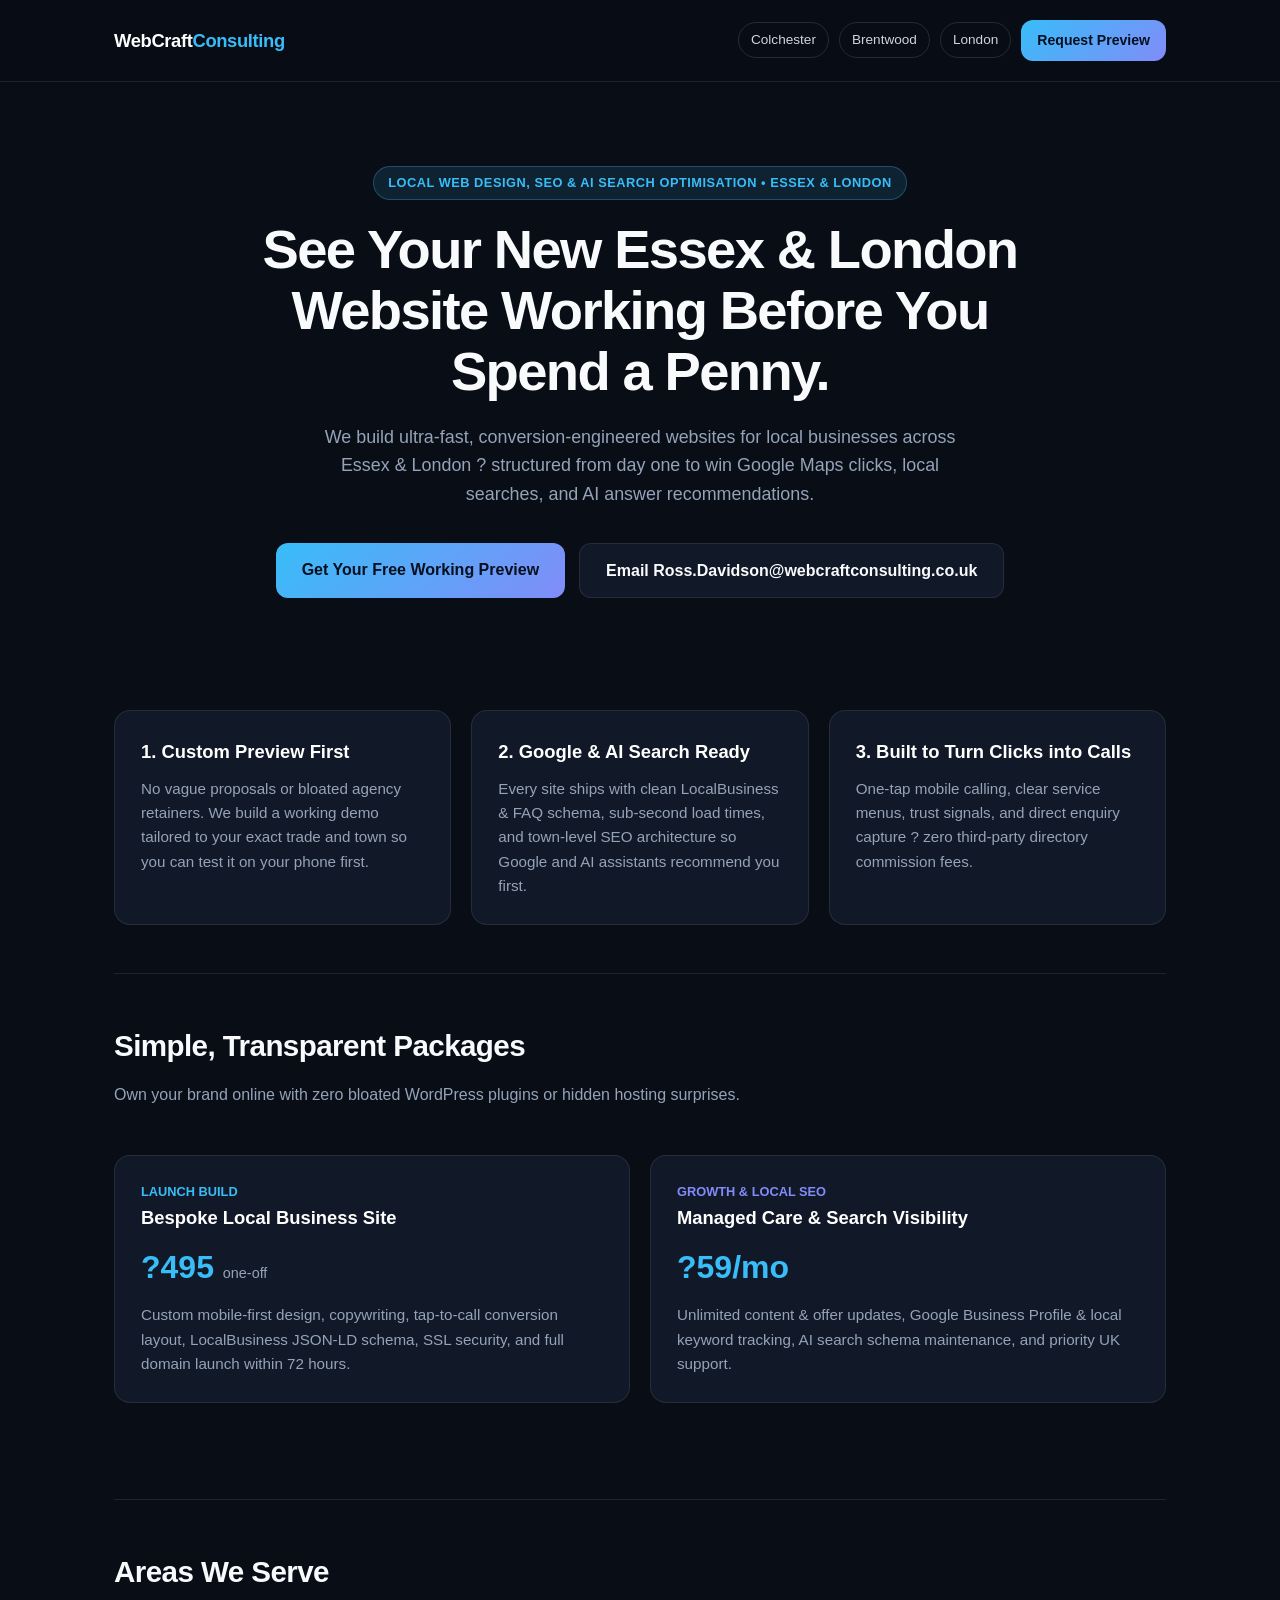
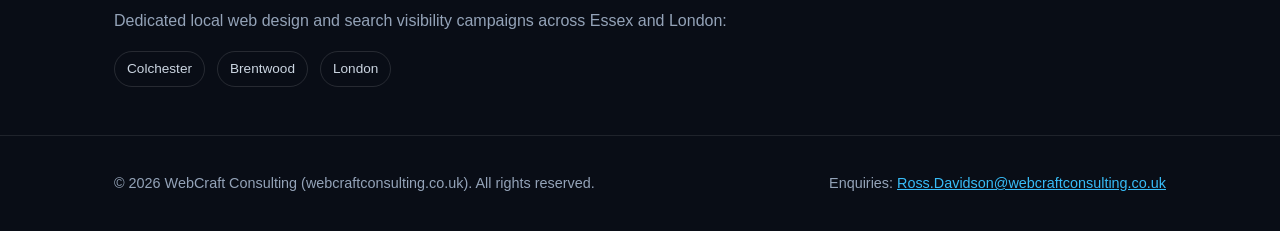
==== index.html @ 4fa9ea35 "Launch WebCraft Consulting agency site" ====
<!DOCTYPE html>
<html lang="en-GB">
<head>
  <meta charset="utf-8" />
  <meta name="viewport" content="width=device-width, initial-scale=1" />
  <title>WebCraft Consulting | High-Converting Websites & Local SEO for Essex & London Businesses</title>
  <meta name="description" content="WebCraft Consulting builds sub-second, mobile-first websites engineered for Google Maps, Local SEO, and AI search recommendations in Essex & London. See a working preview before paying." />
  <link rel="canonical" href="https://webcraftconsulting.co.uk/" />
  <script type="application/ld+json">{"@context": "https://schema.org", "@graph": [{"@type": "ProfessionalService", "name": "WebCraft Consulting", "url": "https://webcraftconsulting.co.uk/", "email": "Ross.Davidson@webcraftconsulting.co.uk", "areaServed": [{"@type": "City", "name": "Colchester"}, {"@type": "City", "name": "Brentwood"}, {"@type": "City", "name": "London"}], "priceRange": "??", "description": "WebCraft Consulting builds sub-second, mobile-first websites engineered for Google Maps, Local SEO, and AI search recommendations in Essex & London. See a working preview before paying."}, {"@type": "FAQPage", "mainEntity": [{"@type": "Question", "name": "How fast can WebCraft Consulting launch a new website in Essex & London?", "acceptedAnswer": {"@type": "Answer", "text": "We build a working custom preview of your business website first so you can test it on your phone before committing. Once approved, live launch takes 48 to 72 hours."}}, {"@type": "Question", "name": "Are your websites optimised for Google Maps and AI search engines?", "acceptedAnswer": {"@type": "Answer", "text": "Yes. Every WebCraft build includes clean LocalBusiness and FAQ JSON-LD structured data, sub-second mobile load speeds, and local keyword architecture built for Google and AI answer engines."}}]}]}</script>
  <style>
    :root { --bg:#090d16; --card:#111827; --border:rgba(255,255,255,0.09); --text:#f8fafc; --muted:#94a3b8; --accent:#38bdf8; --accent2:#818cf8; }
    * { box-sizing:border-box; margin:0; padding:0; }
    body { font-family:-apple-system,BlinkMacSystemFont,"Segoe UI",Roboto,sans-serif; background:var(--bg); color:var(--text); line-height:1.6; }
    .wrap { max-width:1100px; margin:0 auto; padding:0 24px; }
    header { border-bottom:1px solid var(--border); padding:20px 0; position:sticky; top:0; background:rgba(9,13,22,0.9); backdrop-filter:blur(12px); z-index:20; }
    .nav { display:flex; align-items:center; justify-content:space-between; gap:16px; flex-wrap:wrap; }
    .logo { font-weight:800; font-size:1.15rem; letter-spacing:-0.02em; color:#fff; text-decoration:none; }
    .logo span { color:var(--accent); }
    .hero { padding:84px 0 64px; text-align:center; }
    .badge { display:inline-block; padding:6px 14px; border-radius:999px; background:rgba(56,189,248,0.12); border:1px solid rgba(56,189,248,0.3); color:var(--accent); font-size:0.8rem; font-weight:600; letter-spacing:0.04em; text-transform:uppercase; margin-bottom:20px; }
    h1 { font-size:clamp(2.1rem,4.5vw,3.4rem); line-height:1.12; letter-spacing:-0.03em; max-width:820px; margin:0 auto 20px; }
    .sub { color:var(--muted); font-size:1.12rem; max-width:650px; margin:0 auto 34px; }
    .ctas { display:flex; gap:14px; justify-content:center; flex-wrap:wrap; }
    .btn-pri { background:linear-gradient(135deg,var(--accent),var(--accent2)); color:#06101f; font-weight:700; padding:14px 26px; border-radius:12px; text-decoration:none; }
    .btn-sec { background:var(--card); color:var(--text); border:1px solid var(--border); font-weight:600; padding:14px 26px; border-radius:12px; text-decoration:none; }
    .grid { display:grid; grid-template-columns:repeat(auto-fit,minmax(280px,1fr)); gap:20px; margin:48px 0; }
    .card { background:var(--card); border:1px solid var(--border); border-radius:16px; padding:26px; }
    .card h3 { font-size:1.15rem; margin-bottom:10px; color:#fff; }
    .card p { color:var(--muted); font-size:0.95rem; }
    .price { font-size:2rem; font-weight:800; color:var(--accent); margin:10px 0; }
    section { padding:48px 0; border-top:1px solid var(--border); }
    h2 { font-size:1.85rem; letter-spacing:-0.02em; margin-bottom:12px; }
    footer { border-top:1px solid var(--border); padding:36px 0; color:var(--muted); font-size:0.9rem; }
  </style>
</head>
<body>
  <header>
    <div class="wrap nav">
      <a href="" class="logo">WebCraft<span>Consulting</span></a>
      <div style="display:flex;gap:10px;align-items:center;flex-wrap:wrap;">
        <a href="colchester/" style="color:#cbd5e1;text-decoration:none;padding:6px 12px;border:1px solid rgba(255,255,255,0.12);border-radius:999px;font-size:0.85rem;">Colchester</a> <a href="brentwood/" style="color:#cbd5e1;text-decoration:none;padding:6px 12px;border:1px solid rgba(255,255,255,0.12);border-radius:999px;font-size:0.85rem;">Brentwood</a> <a href="london/" style="color:#cbd5e1;text-decoration:none;padding:6px 12px;border:1px solid rgba(255,255,255,0.12);border-radius:999px;font-size:0.85rem;">London</a>
        <a href="mailto:Ross.Davidson@webcraftconsulting.co.uk?subject=Free%20Website%20Preview%20Request" class="btn-pri" style="padding:9px 16px;font-size:0.88rem;">Request Preview</a>
      </div>
    </div>
  </header>

  <main class="wrap">
    <div class="hero">
      <div class="badge">Local Web Design, SEO &amp; AI Search Optimisation &bull; Essex & London</div>
      <h1>See Your New Essex & London Website Working Before You Spend a Penny.</h1>
      <p class="sub">We build ultra-fast, conversion-engineered websites for local businesses across Essex & London ? structured from day one to win Google Maps clicks, local searches, and AI answer recommendations.</p>
      <div class="ctas">
        <a href="mailto:Ross.Davidson@webcraftconsulting.co.uk?subject=Website%20Preview%20for%20My%20Business" class="btn-pri">Get Your Free Working Preview</a>
        <a href="mailto:Ross.Davidson@webcraftconsulting.co.uk?subject=Website%20Preview%20Enquiry" class="btn-sec">Email Ross.Davidson@webcraftconsulting.co.uk</a>
      </div>
    </div>

    <div class="grid">
      <div class="card">
        <h3>1. Custom Preview First</h3>
        <p>No vague proposals or bloated agency retainers. We build a working demo tailored to your exact trade and town so you can test it on your phone first.</p>
      </div>
      <div class="card">
        <h3>2. Google &amp; AI Search Ready</h3>
        <p>Every site ships with clean LocalBusiness &amp; FAQ schema, sub-second load times, and town-level SEO architecture so Google and AI assistants recommend you first.</p>
      </div>
      <div class="card">
        <h3>3. Built to Turn Clicks into Calls</h3>
        <p>One-tap mobile calling, clear service menus, trust signals, and direct enquiry capture ? zero third-party directory commission fees.</p>
      </div>
    </div>

    <section id="pricing">
      <h2>Simple, Transparent Packages</h2>
      <p style="color:var(--muted);">Own your brand online with zero bloated WordPress plugins or hidden hosting surprises.</p>
      <div class="grid">
        <div class="card">
          <div style="color:var(--accent);font-weight:700;font-size:0.8rem;text-transform:uppercase;">Launch Build</div>
          <h3>Bespoke Local Business Site</h3>
          <div class="price">?495 <span style="font-size:0.9rem;color:var(--muted);font-weight:500;">one-off</span></div>
          <p>Custom mobile-first design, copywriting, tap-to-call conversion layout, LocalBusiness JSON-LD schema, SSL security, and full domain launch within 72 hours.</p>
        </div>
        <div class="card">
          <div style="color:var(--accent2);font-weight:700;font-size:0.8rem;text-transform:uppercase;">Growth &amp; Local SEO</div>
          <h3>Managed Care &amp; Search Visibility</h3>
          <div class="price">?59/mo</div>
          <p>Unlimited content &amp; offer updates, Google Business Profile &amp; local keyword tracking, AI search schema maintenance, and priority UK support.</p>
        </div>
      </div>
    </section>

    <section>
      <h2>Areas We Serve</h2>
      <p style="color:var(--muted);margin-bottom:18px;">Dedicated local web design and search visibility campaigns across Essex and London:</p>
      <div style="display:flex;gap:12px;flex-wrap:wrap;"><a href="colchester/" style="color:#cbd5e1;text-decoration:none;padding:6px 12px;border:1px solid rgba(255,255,255,0.12);border-radius:999px;font-size:0.85rem;">Colchester</a> <a href="brentwood/" style="color:#cbd5e1;text-decoration:none;padding:6px 12px;border:1px solid rgba(255,255,255,0.12);border-radius:999px;font-size:0.85rem;">Brentwood</a> <a href="london/" style="color:#cbd5e1;text-decoration:none;padding:6px 12px;border:1px solid rgba(255,255,255,0.12);border-radius:999px;font-size:0.85rem;">London</a></div>
    </section>
  </main>

  <footer>
    <div class="wrap" style="display:flex;justify-content:space-between;flex-wrap:wrap;gap:16px;">
      <div>&copy; 2026 WebCraft Consulting (webcraftconsulting.co.uk). All rights reserved.</div>
      <div>Enquiries: <a href="mailto:Ross.Davidson@webcraftconsulting.co.uk" style="color:var(--accent);">Ross.Davidson@webcraftconsulting.co.uk</a></div>
    </div>
  </footer>
</body>
</html>
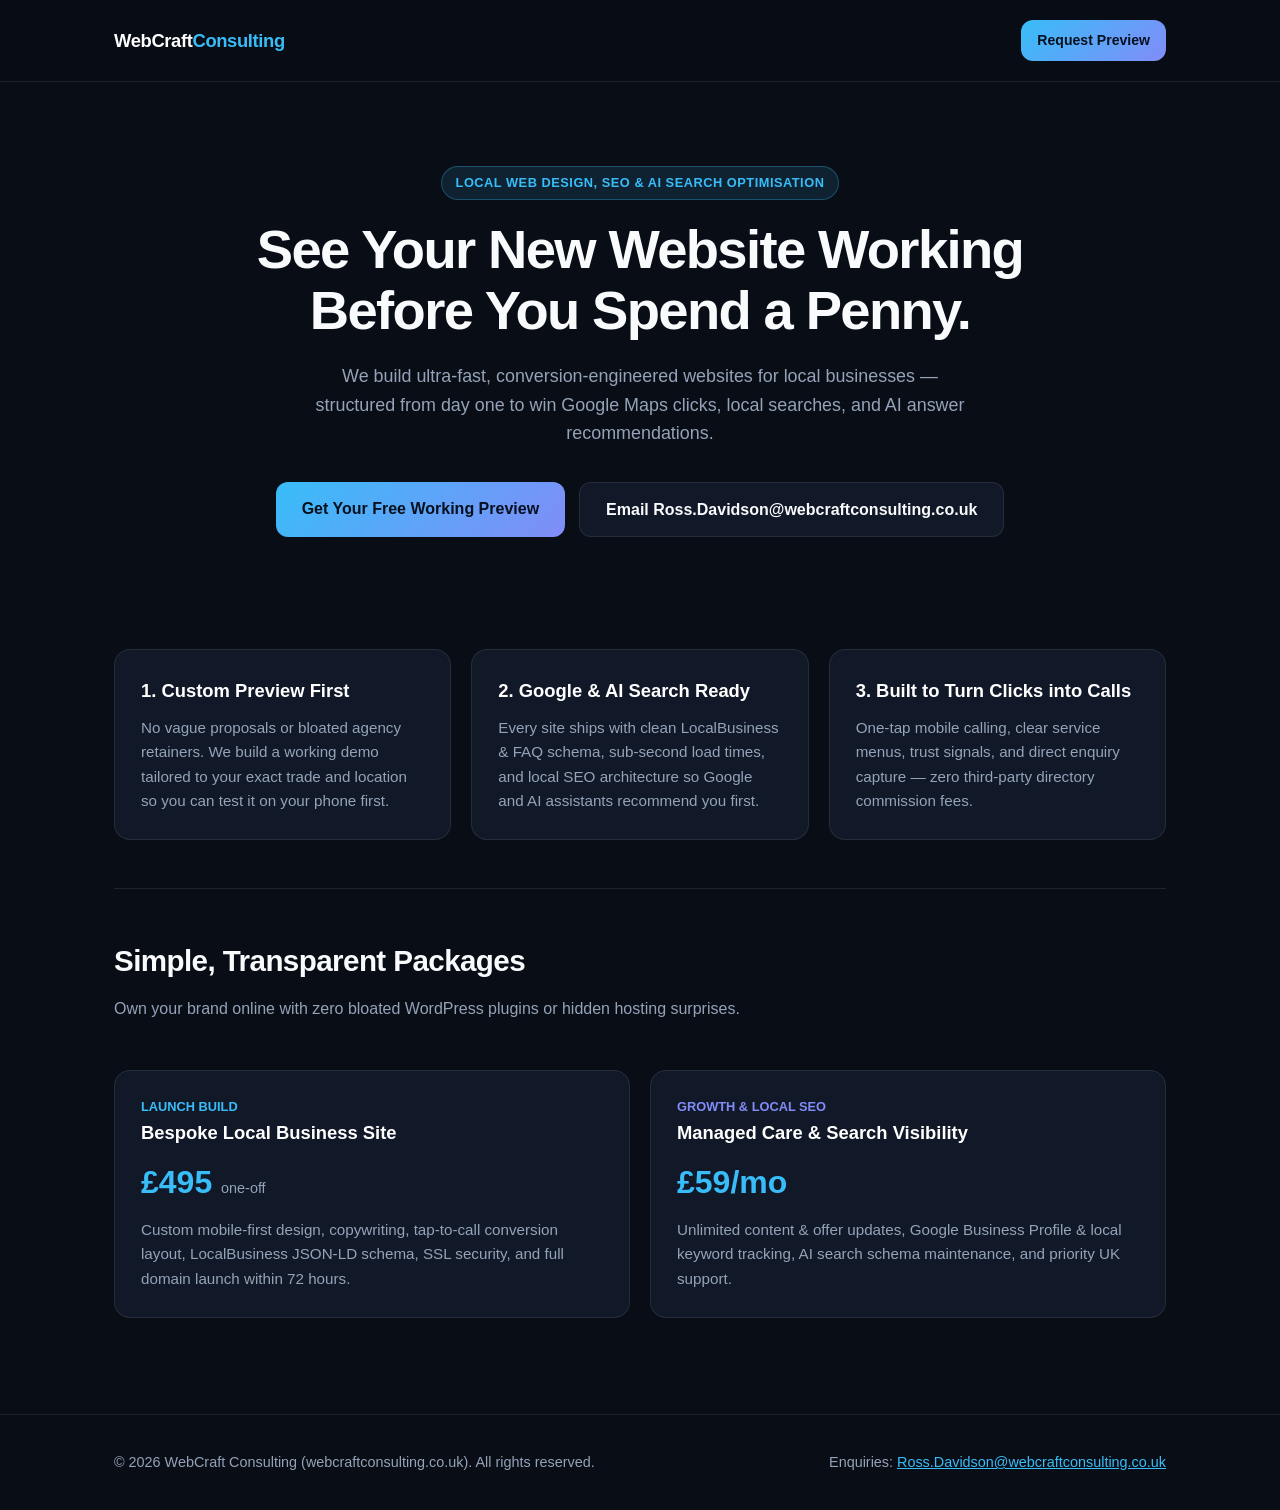
==== commit bd7ceb5b: "Fix £ symbol encoding and remove all location references (Colchester, Brentwood, London)" ====
--- a/index.html
+++ b/index.html
@@ -3,10 +3,10 @@
 <head>
   <meta charset="utf-8" />
   <meta name="viewport" content="width=device-width, initial-scale=1" />
-  <title>WebCraft Consulting | High-Converting Websites & Local SEO for Essex & London Businesses</title>
-  <meta name="description" content="WebCraft Consulting builds sub-second, mobile-first websites engineered for Google Maps, Local SEO, and AI search recommendations in Essex & London. See a working preview before paying." />
+  <title>WebCraft Consulting | High-Converting Websites &amp; Local SEO for Local Businesses</title>
+  <meta name="description" content="WebCraft Consulting builds sub-second, mobile-first websites engineered for Google Maps, Local SEO, and AI search recommendations. See a working preview before paying." />
   <link rel="canonical" href="https://webcraftconsulting.co.uk/" />
-  <script type="application/ld+json">{"@context": "https://schema.org", "@graph": [{"@type": "ProfessionalService", "name": "WebCraft Consulting", "url": "https://webcraftconsulting.co.uk/", "email": "Ross.Davidson@webcraftconsulting.co.uk", "areaServed": [{"@type": "City", "name": "Colchester"}, {"@type": "City", "name": "Brentwood"}, {"@type": "City", "name": "London"}], "priceRange": "??", "description": "WebCraft Consulting builds sub-second, mobile-first websites engineered for Google Maps, Local SEO, and AI search recommendations in Essex & London. See a working preview before paying."}, {"@type": "FAQPage", "mainEntity": [{"@type": "Question", "name": "How fast can WebCraft Consulting launch a new website in Essex & London?", "acceptedAnswer": {"@type": "Answer", "text": "We build a working custom preview of your business website first so you can test it on your phone before committing. Once approved, live launch takes 48 to 72 hours."}}, {"@type": "Question", "name": "Are your websites optimised for Google Maps and AI search engines?", "acceptedAnswer": {"@type": "Answer", "text": "Yes. Every WebCraft build includes clean LocalBusiness and FAQ JSON-LD structured data, sub-second mobile load speeds, and local keyword architecture built for Google and AI answer engines."}}]}]}</script>
+  <script type="application/ld+json">{"@context":"https://schema.org","@graph":[{"@type":"ProfessionalService","name":"WebCraft Consulting","url":"https://webcraftconsulting.co.uk/","email":"Ross.Davidson@webcraftconsulting.co.uk","priceRange":"££","description":"WebCraft Consulting builds sub-second, mobile-first websites engineered for Google Maps, Local SEO, and AI search recommendations. See a working preview before paying."},{"@type":"FAQPage","mainEntity":[{"@type":"Question","name":"How fast can WebCraft Consulting launch a new website?","acceptedAnswer":{"@type":"Answer","text":"We build a working custom preview of your business website first so you can test it on your phone before committing. Once approved, live launch takes 48 to 72 hours."}},{"@type":"Question","name":"Are your websites optimised for Google Maps and AI search engines?","acceptedAnswer":{"@type":"Answer","text":"Yes. Every WebCraft build includes clean LocalBusiness and FAQ JSON-LD structured data, sub-second mobile load speeds, and local keyword architecture built for Google and AI answer engines."}}]}]}</script>
   <style>
     :root { --bg:#090d16; --card:#111827; --border:rgba(255,255,255,0.09); --text:#f8fafc; --muted:#94a3b8; --accent:#38bdf8; --accent2:#818cf8; }
     * { box-sizing:border-box; margin:0; padding:0; }
@@ -38,7 +38,6 @@
     <div class="wrap nav">
       <a href="" class="logo">WebCraft<span>Consulting</span></a>
       <div style="display:flex;gap:10px;align-items:center;flex-wrap:wrap;">
-        <a href="colchester/" style="color:#cbd5e1;text-decoration:none;padding:6px 12px;border:1px solid rgba(255,255,255,0.12);border-radius:999px;font-size:0.85rem;">Colchester</a> <a href="brentwood/" style="color:#cbd5e1;text-decoration:none;padding:6px 12px;border:1px solid rgba(255,255,255,0.12);border-radius:999px;font-size:0.85rem;">Brentwood</a> <a href="london/" style="color:#cbd5e1;text-decoration:none;padding:6px 12px;border:1px solid rgba(255,255,255,0.12);border-radius:999px;font-size:0.85rem;">London</a>
         <a href="mailto:Ross.Davidson@webcraftconsulting.co.uk?subject=Free%20Website%20Preview%20Request" class="btn-pri" style="padding:9px 16px;font-size:0.88rem;">Request Preview</a>
       </div>
     </div>
@@ -46,9 +45,9 @@
 
   <main class="wrap">
     <div class="hero">
-      <div class="badge">Local Web Design, SEO &amp; AI Search Optimisation &bull; Essex & London</div>
-      <h1>See Your New Essex & London Website Working Before You Spend a Penny.</h1>
-      <p class="sub">We build ultra-fast, conversion-engineered websites for local businesses across Essex & London ? structured from day one to win Google Maps clicks, local searches, and AI answer recommendations.</p>
+      <div class="badge">Local Web Design, SEO &amp; AI Search Optimisation</div>
+      <h1>See Your New Website Working Before You Spend a Penny.</h1>
+      <p class="sub">We build ultra-fast, conversion-engineered websites for local businesses — structured from day one to win Google Maps clicks, local searches, and AI answer recommendations.</p>
       <div class="ctas">
         <a href="mailto:Ross.Davidson@webcraftconsulting.co.uk?subject=Website%20Preview%20for%20My%20Business" class="btn-pri">Get Your Free Working Preview</a>
         <a href="mailto:Ross.Davidson@webcraftconsulting.co.uk?subject=Website%20Preview%20Enquiry" class="btn-sec">Email Ross.Davidson@webcraftconsulting.co.uk</a>
@@ -58,15 +57,15 @@
     <div class="grid">
       <div class="card">
         <h3>1. Custom Preview First</h3>
-        <p>No vague proposals or bloated agency retainers. We build a working demo tailored to your exact trade and town so you can test it on your phone first.</p>
+        <p>No vague proposals or bloated agency retainers. We build a working demo tailored to your exact trade and location so you can test it on your phone first.</p>
       </div>
       <div class="card">
         <h3>2. Google &amp; AI Search Ready</h3>
-        <p>Every site ships with clean LocalBusiness &amp; FAQ schema, sub-second load times, and town-level SEO architecture so Google and AI assistants recommend you first.</p>
+        <p>Every site ships with clean LocalBusiness &amp; FAQ schema, sub-second load times, and local SEO architecture so Google and AI assistants recommend you first.</p>
       </div>
       <div class="card">
         <h3>3. Built to Turn Clicks into Calls</h3>
-        <p>One-tap mobile calling, clear service menus, trust signals, and direct enquiry capture ? zero third-party directory commission fees.</p>
+        <p>One-tap mobile calling, clear service menus, trust signals, and direct enquiry capture — zero third-party directory commission fees.</p>
       </div>
     </div>
 
@@ -77,22 +76,16 @@
         <div class="card">
           <div style="color:var(--accent);font-weight:700;font-size:0.8rem;text-transform:uppercase;">Launch Build</div>
           <h3>Bespoke Local Business Site</h3>
-          <div class="price">?495 <span style="font-size:0.9rem;color:var(--muted);font-weight:500;">one-off</span></div>
+          <div class="price">£495 <span style="font-size:0.9rem;color:var(--muted);font-weight:500;">one-off</span></div>
           <p>Custom mobile-first design, copywriting, tap-to-call conversion layout, LocalBusiness JSON-LD schema, SSL security, and full domain launch within 72 hours.</p>
         </div>
         <div class="card">
           <div style="color:var(--accent2);font-weight:700;font-size:0.8rem;text-transform:uppercase;">Growth &amp; Local SEO</div>
           <h3>Managed Care &amp; Search Visibility</h3>
-          <div class="price">?59/mo</div>
+          <div class="price">£59/mo</div>
           <p>Unlimited content &amp; offer updates, Google Business Profile &amp; local keyword tracking, AI search schema maintenance, and priority UK support.</p>
         </div>
       </div>
-    </section>
-
-    <section>
-      <h2>Areas We Serve</h2>
-      <p style="color:var(--muted);margin-bottom:18px;">Dedicated local web design and search visibility campaigns across Essex and London:</p>
-      <div style="display:flex;gap:12px;flex-wrap:wrap;"><a href="colchester/" style="color:#cbd5e1;text-decoration:none;padding:6px 12px;border:1px solid rgba(255,255,255,0.12);border-radius:999px;font-size:0.85rem;">Colchester</a> <a href="brentwood/" style="color:#cbd5e1;text-decoration:none;padding:6px 12px;border:1px solid rgba(255,255,255,0.12);border-radius:999px;font-size:0.85rem;">Brentwood</a> <a href="london/" style="color:#cbd5e1;text-decoration:none;padding:6px 12px;border:1px solid rgba(255,255,255,0.12);border-radius:999px;font-size:0.85rem;">London</a></div>
     </section>
   </main>
 
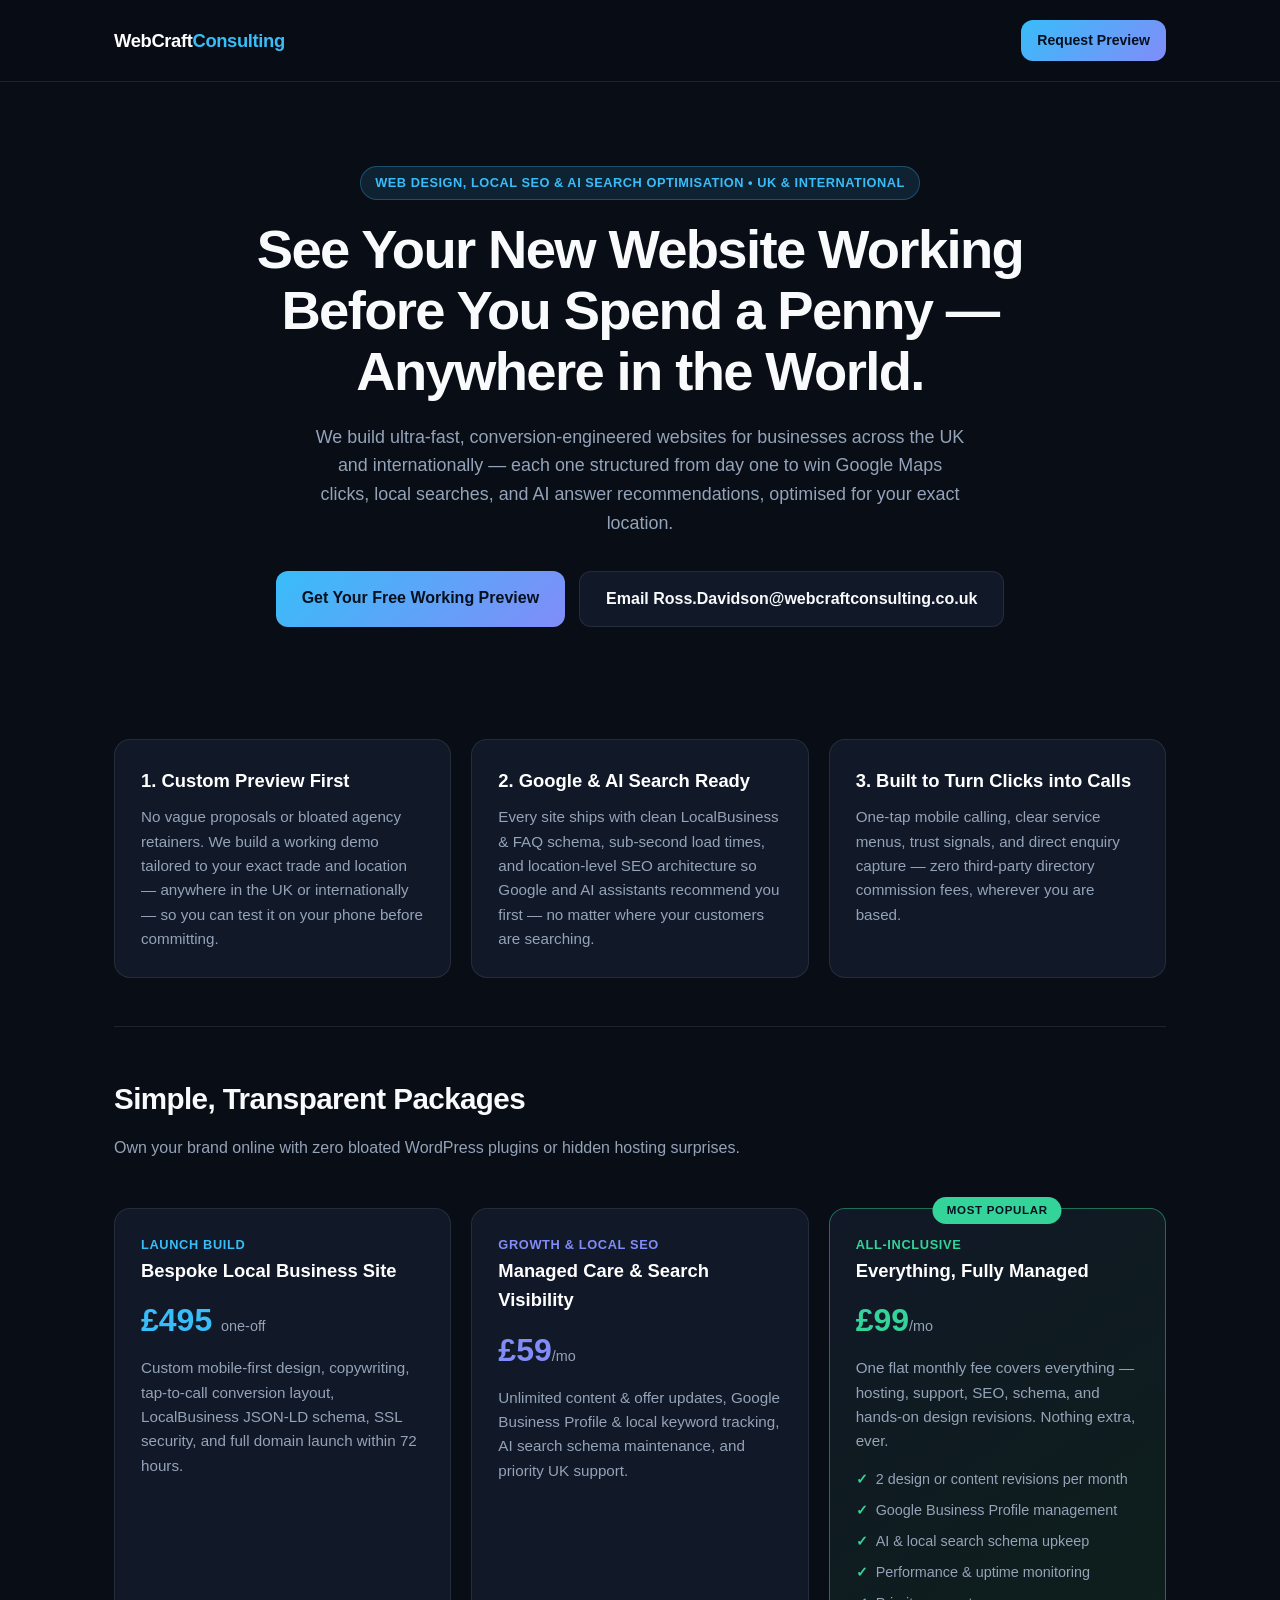
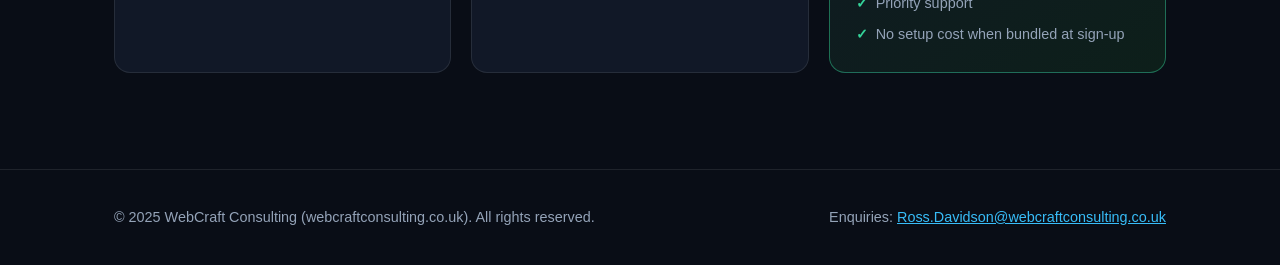
==== commit de0449ec: "Update WebCraft Consulting agency site" ====
--- a/index.html
+++ b/index.html
@@ -3,12 +3,57 @@
 <head>
   <meta charset="utf-8" />
   <meta name="viewport" content="width=device-width, initial-scale=1" />
-  <title>WebCraft Consulting | High-Converting Websites &amp; Local SEO for Local Businesses</title>
-  <meta name="description" content="WebCraft Consulting builds sub-second, mobile-first websites engineered for Google Maps, Local SEO, and AI search recommendations. See a working preview before paying." />
+  <title>WebCraft Consulting | High-Converting Websites & Local SEO for Businesses Nationwide</title>
+  <meta name="description" content="WebCraft Consulting builds sub-second, mobile-first websites engineered for Google Maps, Local SEO, and AI search recommendations — for businesses anywhere in the UK and internationally. See a working preview before paying." />
   <link rel="canonical" href="https://webcraftconsulting.co.uk/" />
-  <script type="application/ld+json">{"@context":"https://schema.org","@graph":[{"@type":"ProfessionalService","name":"WebCraft Consulting","url":"https://webcraftconsulting.co.uk/","email":"Ross.Davidson@webcraftconsulting.co.uk","priceRange":"££","description":"WebCraft Consulting builds sub-second, mobile-first websites engineered for Google Maps, Local SEO, and AI search recommendations. See a working preview before paying."},{"@type":"FAQPage","mainEntity":[{"@type":"Question","name":"How fast can WebCraft Consulting launch a new website?","acceptedAnswer":{"@type":"Answer","text":"We build a working custom preview of your business website first so you can test it on your phone before committing. Once approved, live launch takes 48 to 72 hours."}},{"@type":"Question","name":"Are your websites optimised for Google Maps and AI search engines?","acceptedAnswer":{"@type":"Answer","text":"Yes. Every WebCraft build includes clean LocalBusiness and FAQ JSON-LD structured data, sub-second mobile load speeds, and local keyword architecture built for Google and AI answer engines."}}]}]}</script>
+  <script type="application/ld+json">{
+    "@context": "https://schema.org",
+    "@graph": [
+      {
+        "@type": "ProfessionalService",
+        "name": "WebCraft Consulting",
+        "url": "https://webcraftconsulting.co.uk/",
+        "email": "Ross.Davidson@webcraftconsulting.co.uk",
+        "areaServed": {
+          "@type": "AdministrativeArea",
+          "name": "Worldwide"
+        },
+        "priceRange": "££",
+        "description": "WebCraft Consulting builds sub-second, mobile-first websites engineered for Google Maps, Local SEO, and AI search recommendations — for businesses anywhere in the UK and internationally."
+      },
+      {
+        "@type": "FAQPage",
+        "mainEntity": [
+          {
+            "@type": "Question",
+            "name": "Does WebCraft Consulting work with businesses outside the UK?",
+            "acceptedAnswer": {
+              "@type": "Answer",
+              "text": "Yes. We work with businesses anywhere in the world. Every site is fully optimised for the local search landscape of wherever your customers are based, whether that is a single town or multiple international markets."
+            }
+          },
+          {
+            "@type": "Question",
+            "name": "How fast can WebCraft Consulting launch a new website?",
+            "acceptedAnswer": {
+              "@type": "Answer",
+              "text": "We build a working custom preview of your business website first so you can test it on your phone before committing. Once approved, live launch takes 48 to 72 hours."
+            }
+          },
+          {
+            "@type": "Question",
+            "name": "Are your websites optimised for Google Maps and AI search engines?",
+            "acceptedAnswer": {
+              "@type": "Answer",
+              "text": "Yes. Every WebCraft build includes clean LocalBusiness and FAQ JSON-LD structured data, sub-second mobile load speeds, and local keyword architecture built for Google and AI answer engines — optimised for the specific area your business operates in."
+            }
+          }
+        ]
+      }
+    ]
+  }</script>
   <style>
-    :root { --bg:#090d16; --card:#111827; --border:rgba(255,255,255,0.09); --text:#f8fafc; --muted:#94a3b8; --accent:#38bdf8; --accent2:#818cf8; }
+    :root { --bg:#090d16; --card:#111827; --border:rgba(255,255,255,0.09); --text:#f8fafc; --muted:#94a3b8; --accent:#38bdf8; --accent2:#818cf8; --accent3:#34d399; }
     * { box-sizing:border-box; margin:0; padding:0; }
     body { font-family:-apple-system,BlinkMacSystemFont,"Segoe UI",Roboto,sans-serif; background:var(--bg); color:var(--text); line-height:1.6; }
     .wrap { max-width:1100px; margin:0 auto; padding:0 24px; }
@@ -28,6 +73,11 @@
     .card h3 { font-size:1.15rem; margin-bottom:10px; color:#fff; }
     .card p { color:var(--muted); font-size:0.95rem; }
     .price { font-size:2rem; font-weight:800; color:var(--accent); margin:10px 0; }
+    .card.featured { border-color:rgba(52,211,153,0.45); background:linear-gradient(145deg,#111827,#0d1f1a); position:relative; }
+    .featured-badge { position:absolute; top:-12px; left:50%; transform:translateX(-50%); background:var(--accent3); color:#06101f; font-size:0.72rem; font-weight:800; text-transform:uppercase; letter-spacing:0.06em; padding:4px 14px; border-radius:999px; white-space:nowrap; }
+    .tick-list { list-style:none; margin-top:14px; display:flex; flex-direction:column; gap:8px; }
+    .tick-list li { font-size:0.9rem; color:var(--muted); padding-left:20px; position:relative; }
+    .tick-list li::before { content:"✓"; position:absolute; left:0; color:var(--accent3); font-weight:700; }
     section { padding:48px 0; border-top:1px solid var(--border); }
     h2 { font-size:1.85rem; letter-spacing:-0.02em; margin-bottom:12px; }
     footer { border-top:1px solid var(--border); padding:36px 0; color:var(--muted); font-size:0.9rem; }
@@ -45,9 +95,9 @@
 
   <main class="wrap">
     <div class="hero">
-      <div class="badge">Local Web Design, SEO &amp; AI Search Optimisation</div>
-      <h1>See Your New Website Working Before You Spend a Penny.</h1>
-      <p class="sub">We build ultra-fast, conversion-engineered websites for local businesses — structured from day one to win Google Maps clicks, local searches, and AI answer recommendations.</p>
+      <div class="badge">Web Design, Local SEO &amp; AI Search Optimisation &bull; UK &amp; International</div>
+      <h1>See Your New Website Working Before You Spend a Penny — Anywhere in the World.</h1>
+      <p class="sub">We build ultra-fast, conversion-engineered websites for businesses across the UK and internationally — each one structured from day one to win Google Maps clicks, local searches, and AI answer recommendations, optimised for your exact location.</p>
       <div class="ctas">
         <a href="mailto:Ross.Davidson@webcraftconsulting.co.uk?subject=Website%20Preview%20for%20My%20Business" class="btn-pri">Get Your Free Working Preview</a>
         <a href="mailto:Ross.Davidson@webcraftconsulting.co.uk?subject=Website%20Preview%20Enquiry" class="btn-sec">Email Ross.Davidson@webcraftconsulting.co.uk</a>
@@ -57,43 +107,65 @@
     <div class="grid">
       <div class="card">
         <h3>1. Custom Preview First</h3>
-        <p>No vague proposals or bloated agency retainers. We build a working demo tailored to your exact trade and location so you can test it on your phone first.</p>
+        <p>No vague proposals or bloated agency retainers. We build a working demo tailored to your exact trade and location — anywhere in the UK or internationally — so you can test it on your phone before committing.</p>
       </div>
       <div class="card">
         <h3>2. Google &amp; AI Search Ready</h3>
-        <p>Every site ships with clean LocalBusiness &amp; FAQ schema, sub-second load times, and local SEO architecture so Google and AI assistants recommend you first.</p>
+        <p>Every site ships with clean LocalBusiness &amp; FAQ schema, sub-second load times, and location-level SEO architecture so Google and AI assistants recommend you first — no matter where your customers are searching.</p>
       </div>
       <div class="card">
         <h3>3. Built to Turn Clicks into Calls</h3>
-        <p>One-tap mobile calling, clear service menus, trust signals, and direct enquiry capture — zero third-party directory commission fees.</p>
+        <p>One-tap mobile calling, clear service menus, trust signals, and direct enquiry capture — zero third-party directory commission fees, wherever you are based.</p>
       </div>
     </div>
 
     <section id="pricing">
       <h2>Simple, Transparent Packages</h2>
-      <p style="color:var(--muted);">Own your brand online with zero bloated WordPress plugins or hidden hosting surprises.</p>
+      <p style="color:var(--muted);margin-bottom:8px;">Own your brand online with zero bloated WordPress plugins or hidden hosting surprises.</p>
       <div class="grid">
+
+        <!-- Tier 1 -->
         <div class="card">
-          <div style="color:var(--accent);font-weight:700;font-size:0.8rem;text-transform:uppercase;">Launch Build</div>
+          <div style="color:var(--accent);font-weight:700;font-size:0.8rem;text-transform:uppercase;letter-spacing:0.05em;">Launch Build</div>
           <h3>Bespoke Local Business Site</h3>
-          <div class="price">£495 <span style="font-size:0.9rem;color:var(--muted);font-weight:500;">one-off</span></div>
+          <div class="price">&pound;495 <span style="font-size:0.9rem;color:var(--muted);font-weight:500;">one-off</span></div>
           <p>Custom mobile-first design, copywriting, tap-to-call conversion layout, LocalBusiness JSON-LD schema, SSL security, and full domain launch within 72 hours.</p>
         </div>
+
+        <!-- Tier 2 -->
         <div class="card">
-          <div style="color:var(--accent2);font-weight:700;font-size:0.8rem;text-transform:uppercase;">Growth &amp; Local SEO</div>
+          <div style="color:var(--accent2);font-weight:700;font-size:0.8rem;text-transform:uppercase;letter-spacing:0.05em;">Growth &amp; Local SEO</div>
           <h3>Managed Care &amp; Search Visibility</h3>
-          <div class="price">£59/mo</div>
+          <div class="price" style="color:var(--accent2);">&pound;59<span style="font-size:0.9rem;color:var(--muted);font-weight:500;">/mo</span></div>
           <p>Unlimited content &amp; offer updates, Google Business Profile &amp; local keyword tracking, AI search schema maintenance, and priority UK support.</p>
         </div>
+
+        <!-- Tier 3 -->
+        <div class="card featured">
+          <div class="featured-badge">Most Popular</div>
+          <div style="color:var(--accent3);font-weight:700;font-size:0.8rem;text-transform:uppercase;letter-spacing:0.05em;">All-Inclusive</div>
+          <h3>Everything, Fully Managed</h3>
+          <div class="price" style="color:var(--accent3);">&pound;99<span style="font-size:0.9rem;color:var(--muted);font-weight:500;">/mo</span></div>
+          <p>One flat monthly fee covers everything — hosting, support, SEO, schema, and hands-on design revisions. Nothing extra, ever.</p>
+          <ul class="tick-list">
+            <li>2 design or content revisions per month</li>
+            <li>Google Business Profile management</li>
+            <li>AI &amp; local search schema upkeep</li>
+            <li>Performance &amp; uptime monitoring</li>
+            <li>Priority support</li>
+            <li>No setup cost when bundled at sign-up</li>
+          </ul>
+        </div>
+
       </div>
     </section>
   </main>
 
   <footer>
     <div class="wrap" style="display:flex;justify-content:space-between;flex-wrap:wrap;gap:16px;">
-      <div>&copy; 2026 WebCraft Consulting (webcraftconsulting.co.uk). All rights reserved.</div>
+      <div>&copy; 2025 WebCraft Consulting (webcraftconsulting.co.uk). All rights reserved.</div>
       <div>Enquiries: <a href="mailto:Ross.Davidson@webcraftconsulting.co.uk" style="color:var(--accent);">Ross.Davidson@webcraftconsulting.co.uk</a></div>
     </div>
   </footer>
 </body>
-</html>+</html>
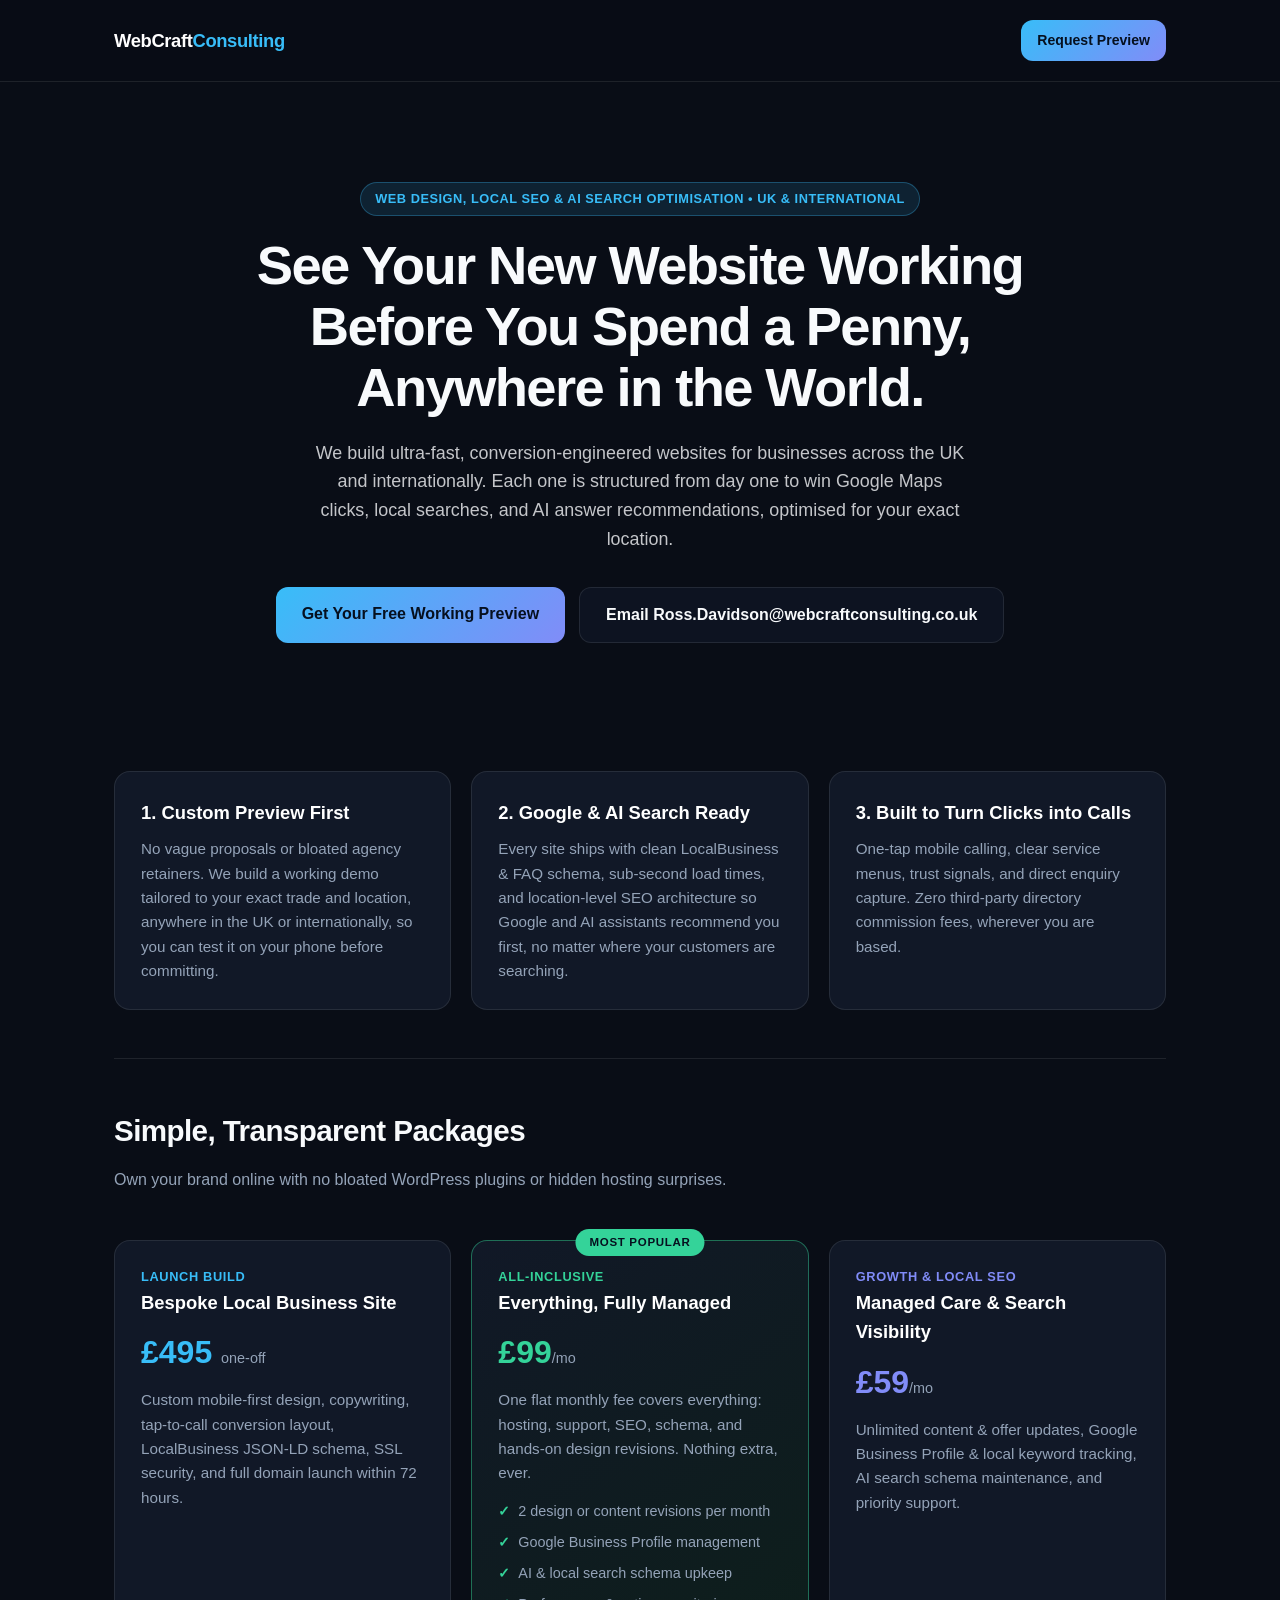
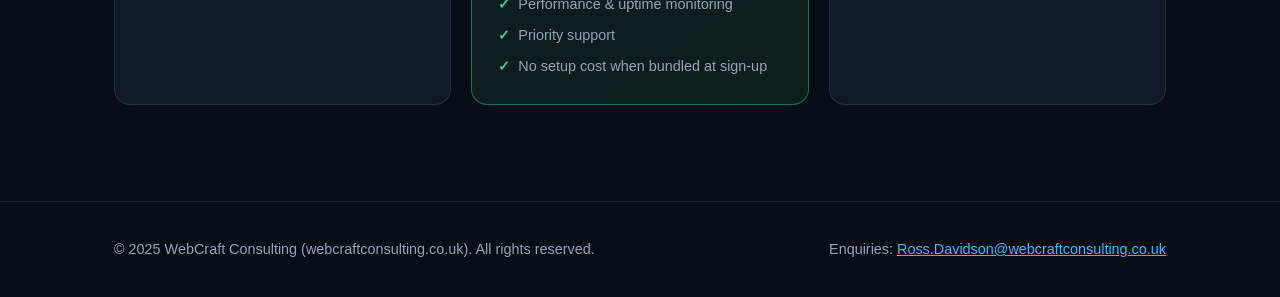
==== commit 54308bd6: "Update WebCraft Consulting agency site" ====
--- a/index.html
+++ b/index.html
@@ -4,7 +4,7 @@
   <meta charset="utf-8" />
   <meta name="viewport" content="width=device-width, initial-scale=1" />
   <title>WebCraft Consulting | High-Converting Websites & Local SEO for Businesses Nationwide</title>
-  <meta name="description" content="WebCraft Consulting builds sub-second, mobile-first websites engineered for Google Maps, Local SEO, and AI search recommendations — for businesses anywhere in the UK and internationally. See a working preview before paying." />
+  <meta name="description" content="WebCraft Consulting builds sub-second, mobile-first websites engineered for Google Maps, Local SEO, and AI search recommendations for businesses anywhere in the UK and internationally. See a working preview before paying." />
   <link rel="canonical" href="https://webcraftconsulting.co.uk/" />
   <script type="application/ld+json">{
     "@context": "https://schema.org",
@@ -19,7 +19,7 @@
           "name": "Worldwide"
         },
         "priceRange": "££",
-        "description": "WebCraft Consulting builds sub-second, mobile-first websites engineered for Google Maps, Local SEO, and AI search recommendations — for businesses anywhere in the UK and internationally."
+        "description": "WebCraft Consulting builds sub-second, mobile-first websites engineered for Google Maps, Local SEO, and AI search recommendations for businesses anywhere in the UK and internationally."
       },
       {
         "@type": "FAQPage",
@@ -45,7 +45,7 @@
             "name": "Are your websites optimised for Google Maps and AI search engines?",
             "acceptedAnswer": {
               "@type": "Answer",
-              "text": "Yes. Every WebCraft build includes clean LocalBusiness and FAQ JSON-LD structured data, sub-second mobile load speeds, and local keyword architecture built for Google and AI answer engines — optimised for the specific area your business operates in."
+              "text": "Yes. Every WebCraft build includes clean LocalBusiness and FAQ JSON-LD structured data, sub-second mobile load speeds, and local keyword architecture built for Google and AI answer engines, optimised for the specific area your business operates in."
             }
           }
         ]
@@ -61,13 +61,47 @@
     .nav { display:flex; align-items:center; justify-content:space-between; gap:16px; flex-wrap:wrap; }
     .logo { font-weight:800; font-size:1.15rem; letter-spacing:-0.02em; color:#fff; text-decoration:none; }
     .logo span { color:var(--accent); }
-    .hero { padding:84px 0 64px; text-align:center; }
+
+    /* HERO */
+    .hero-wrap {
+      position:relative;
+      min-height:620px;
+      display:flex;
+      align-items:center;
+      justify-content:center;
+      text-align:center;
+      overflow:hidden;
+    }
+    .hero-bg {
+      position:absolute;
+      inset:0;
+      background-image: url('https://images.unsplash.com/photo-1533929736458-ca588d08c8be?auto=format&fit=crop&w=1600&q=80');
+      background-size:cover;
+      background-position:center 60%;
+      z-index:0;
+    }
+    .hero-overlay {
+      position:absolute;
+      inset:0;
+      background: linear-gradient(to bottom, rgba(9,13,22,0.55) 0%, rgba(9,13,22,0.90) 100%);
+      z-index:1;
+    }
+    .hero-content {
+      position:relative;
+      z-index:2;
+      padding:100px 24px 80px;
+      max-width:860px;
+      margin:0 auto;
+    }
     .badge { display:inline-block; padding:6px 14px; border-radius:999px; background:rgba(56,189,248,0.12); border:1px solid rgba(56,189,248,0.3); color:var(--accent); font-size:0.8rem; font-weight:600; letter-spacing:0.04em; text-transform:uppercase; margin-bottom:20px; }
     h1 { font-size:clamp(2.1rem,4.5vw,3.4rem); line-height:1.12; letter-spacing:-0.03em; max-width:820px; margin:0 auto 20px; }
-    .sub { color:var(--muted); font-size:1.12rem; max-width:650px; margin:0 auto 34px; }
+    .sub { color:rgba(248,250,252,0.78); font-size:1.12rem; max-width:650px; margin:0 auto 34px; }
     .ctas { display:flex; gap:14px; justify-content:center; flex-wrap:wrap; }
     .btn-pri { background:linear-gradient(135deg,var(--accent),var(--accent2)); color:#06101f; font-weight:700; padding:14px 26px; border-radius:12px; text-decoration:none; }
-    .btn-sec { background:var(--card); color:var(--text); border:1px solid var(--border); font-weight:600; padding:14px 26px; border-radius:12px; text-decoration:none; }
+    .btn-sec { background:rgba(17,24,39,0.7); color:var(--text); border:1px solid var(--border); font-weight:600; padding:14px 26px; border-radius:12px; text-decoration:none; backdrop-filter:blur(6px); }
+
+    /* REST */
+    .content-wrap { padding:0 24px; max-width:1100px; margin:0 auto; }
     .grid { display:grid; grid-template-columns:repeat(auto-fit,minmax(280px,1fr)); gap:20px; margin:48px 0; }
     .card { background:var(--card); border:1px solid var(--border); border-radius:16px; padding:26px; }
     .card h3 { font-size:1.15rem; margin-bottom:10px; color:#fff; }
@@ -93,38 +127,43 @@
     </div>
   </header>
 
-  <main class="wrap">
-    <div class="hero">
+  <!-- HERO WITH NIGHTTIME LONDON SKYLINE -->
+  <div class="hero-wrap">
+    <div class="hero-bg"></div>
+    <div class="hero-overlay"></div>
+    <div class="hero-content">
       <div class="badge">Web Design, Local SEO &amp; AI Search Optimisation &bull; UK &amp; International</div>
-      <h1>See Your New Website Working Before You Spend a Penny — Anywhere in the World.</h1>
-      <p class="sub">We build ultra-fast, conversion-engineered websites for businesses across the UK and internationally — each one structured from day one to win Google Maps clicks, local searches, and AI answer recommendations, optimised for your exact location.</p>
+      <h1>See Your New Website Working Before You Spend a Penny, Anywhere in the World.</h1>
+      <p class="sub">We build ultra-fast, conversion-engineered websites for businesses across the UK and internationally. Each one is structured from day one to win Google Maps clicks, local searches, and AI answer recommendations, optimised for your exact location.</p>
       <div class="ctas">
         <a href="mailto:Ross.Davidson@webcraftconsulting.co.uk?subject=Website%20Preview%20for%20My%20Business" class="btn-pri">Get Your Free Working Preview</a>
         <a href="mailto:Ross.Davidson@webcraftconsulting.co.uk?subject=Website%20Preview%20Enquiry" class="btn-sec">Email Ross.Davidson@webcraftconsulting.co.uk</a>
       </div>
     </div>
-
+  </div>
+
+  <main class="content-wrap">
     <div class="grid">
       <div class="card">
         <h3>1. Custom Preview First</h3>
-        <p>No vague proposals or bloated agency retainers. We build a working demo tailored to your exact trade and location — anywhere in the UK or internationally — so you can test it on your phone before committing.</p>
+        <p>No vague proposals or bloated agency retainers. We build a working demo tailored to your exact trade and location, anywhere in the UK or internationally, so you can test it on your phone before committing.</p>
       </div>
       <div class="card">
         <h3>2. Google &amp; AI Search Ready</h3>
-        <p>Every site ships with clean LocalBusiness &amp; FAQ schema, sub-second load times, and location-level SEO architecture so Google and AI assistants recommend you first — no matter where your customers are searching.</p>
+        <p>Every site ships with clean LocalBusiness &amp; FAQ schema, sub-second load times, and location-level SEO architecture so Google and AI assistants recommend you first, no matter where your customers are searching.</p>
       </div>
       <div class="card">
         <h3>3. Built to Turn Clicks into Calls</h3>
-        <p>One-tap mobile calling, clear service menus, trust signals, and direct enquiry capture — zero third-party directory commission fees, wherever you are based.</p>
+        <p>One-tap mobile calling, clear service menus, trust signals, and direct enquiry capture. Zero third-party directory commission fees, wherever you are based.</p>
       </div>
     </div>
 
     <section id="pricing">
       <h2>Simple, Transparent Packages</h2>
-      <p style="color:var(--muted);margin-bottom:8px;">Own your brand online with zero bloated WordPress plugins or hidden hosting surprises.</p>
+      <p style="color:var(--muted);margin-bottom:8px;">Own your brand online with no bloated WordPress plugins or hidden hosting surprises.</p>
       <div class="grid">
 
-        <!-- Tier 1 -->
+        <!-- Tier 1: £495 one-off — LEFT -->
         <div class="card">
           <div style="color:var(--accent);font-weight:700;font-size:0.8rem;text-transform:uppercase;letter-spacing:0.05em;">Launch Build</div>
           <h3>Bespoke Local Business Site</h3>
@@ -132,21 +171,13 @@
           <p>Custom mobile-first design, copywriting, tap-to-call conversion layout, LocalBusiness JSON-LD schema, SSL security, and full domain launch within 72 hours.</p>
         </div>
 
-        <!-- Tier 2 -->
-        <div class="card">
-          <div style="color:var(--accent2);font-weight:700;font-size:0.8rem;text-transform:uppercase;letter-spacing:0.05em;">Growth &amp; Local SEO</div>
-          <h3>Managed Care &amp; Search Visibility</h3>
-          <div class="price" style="color:var(--accent2);">&pound;59<span style="font-size:0.9rem;color:var(--muted);font-weight:500;">/mo</span></div>
-          <p>Unlimited content &amp; offer updates, Google Business Profile &amp; local keyword tracking, AI search schema maintenance, and priority UK support.</p>
-        </div>
-
-        <!-- Tier 3 -->
+        <!-- Tier 2: £99/mo — CENTRE (featured) -->
         <div class="card featured">
           <div class="featured-badge">Most Popular</div>
           <div style="color:var(--accent3);font-weight:700;font-size:0.8rem;text-transform:uppercase;letter-spacing:0.05em;">All-Inclusive</div>
           <h3>Everything, Fully Managed</h3>
           <div class="price" style="color:var(--accent3);">&pound;99<span style="font-size:0.9rem;color:var(--muted);font-weight:500;">/mo</span></div>
-          <p>One flat monthly fee covers everything — hosting, support, SEO, schema, and hands-on design revisions. Nothing extra, ever.</p>
+          <p>One flat monthly fee covers everything: hosting, support, SEO, schema, and hands-on design revisions. Nothing extra, ever.</p>
           <ul class="tick-list">
             <li>2 design or content revisions per month</li>
             <li>Google Business Profile management</li>
@@ -157,6 +188,14 @@
           </ul>
         </div>
 
+        <!-- Tier 3: £59/mo — RIGHT -->
+        <div class="card">
+          <div style="color:var(--accent2);font-weight:700;font-size:0.8rem;text-transform:uppercase;letter-spacing:0.05em;">Growth &amp; Local SEO</div>
+          <h3>Managed Care &amp; Search Visibility</h3>
+          <div class="price" style="color:var(--accent2);">&pound;59<span style="font-size:0.9rem;color:var(--muted);font-weight:500;">/mo</span></div>
+          <p>Unlimited content &amp; offer updates, Google Business Profile &amp; local keyword tracking, AI search schema maintenance, and priority support.</p>
+        </div>
+
       </div>
     </section>
   </main>
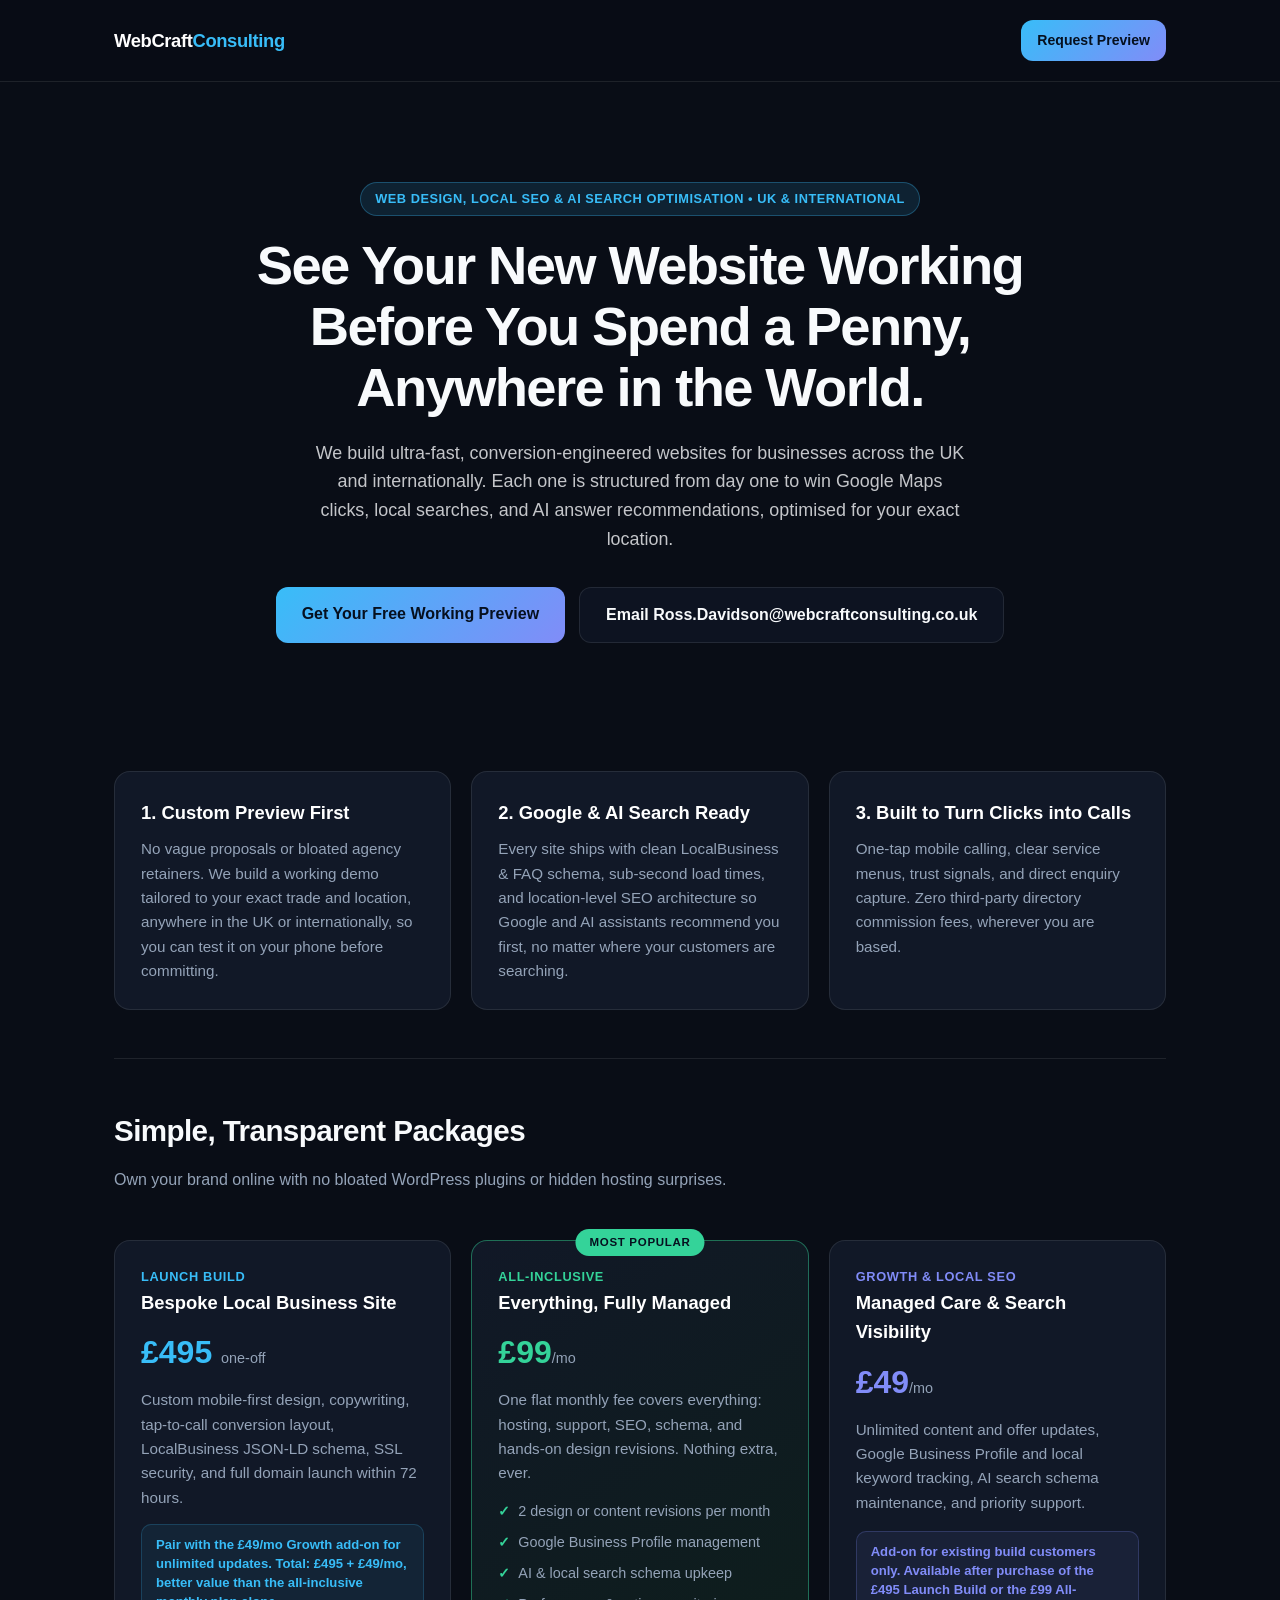
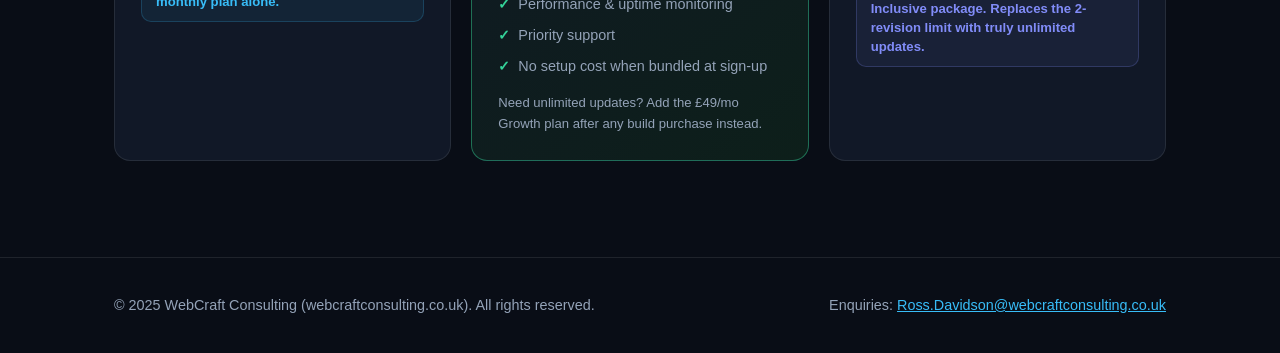
==== commit 01f06aef: "Update WebCraft Consulting agency site" ====
--- a/index.html
+++ b/index.html
@@ -75,7 +75,7 @@
     .hero-bg {
       position:absolute;
       inset:0;
-      background-image: url('https://images.unsplash.com/photo-1533929736458-ca588d08c8be?auto=format&fit=crop&w=1600&q=80');
+      background-image: url('https://images.unsplash.com/photo-1486325212027-8081e485255e?auto=format&fit=crop&w=1600&q=80');
       background-size:cover;
       background-position:center 60%;
       z-index:0;
@@ -83,7 +83,7 @@
     .hero-overlay {
       position:absolute;
       inset:0;
-      background: linear-gradient(to bottom, rgba(9,13,22,0.55) 0%, rgba(9,13,22,0.90) 100%);
+      background: linear-gradient(to bottom, rgba(9,13,22,0.65) 0%, rgba(9,13,22,0.95) 100%);
       z-index:1;
     }
     .hero-content {
@@ -112,6 +112,8 @@
     .tick-list { list-style:none; margin-top:14px; display:flex; flex-direction:column; gap:8px; }
     .tick-list li { font-size:0.9rem; color:var(--muted); padding-left:20px; position:relative; }
     .tick-list li::before { content:"✓"; position:absolute; left:0; color:var(--accent3); font-weight:700; }
+    .addon-note { margin-top:16px; padding:10px 14px; border-radius:10px; background:rgba(129,140,248,0.08); border:1px solid rgba(129,140,248,0.22); color:var(--accent2); font-size:0.82rem; font-weight:600; line-height:1.45; }
+    .value-note { margin-top:14px; padding:10px 14px; border-radius:10px; background:rgba(56,189,248,0.07); border:1px solid rgba(56,189,248,0.2); color:var(--accent); font-size:0.82rem; font-weight:600; line-height:1.45; }
     section { padding:48px 0; border-top:1px solid var(--border); }
     h2 { font-size:1.85rem; letter-spacing:-0.02em; margin-bottom:12px; }
     footer { border-top:1px solid var(--border); padding:36px 0; color:var(--muted); font-size:0.9rem; }
@@ -127,7 +129,7 @@
     </div>
   </header>
 
-  <!-- HERO WITH NIGHTTIME LONDON SKYLINE -->
+  <!-- HERO WITH NIGHTTIME LONDON HIGHRISE SKYLINE -->
   <div class="hero-wrap">
     <div class="hero-bg"></div>
     <div class="hero-overlay"></div>
@@ -169,6 +171,9 @@
           <h3>Bespoke Local Business Site</h3>
           <div class="price">&pound;495 <span style="font-size:0.9rem;color:var(--muted);font-weight:500;">one-off</span></div>
           <p>Custom mobile-first design, copywriting, tap-to-call conversion layout, LocalBusiness JSON-LD schema, SSL security, and full domain launch within 72 hours.</p>
+          <div class="value-note">
+            Pair with the &pound;49/mo Growth add-on for unlimited updates. Total: &pound;495 + &pound;49/mo, better value than the all-inclusive monthly plan alone.
+          </div>
         </div>
 
         <!-- Tier 2: £99/mo — CENTRE (featured) -->
@@ -186,14 +191,18 @@
             <li>Priority support</li>
             <li>No setup cost when bundled at sign-up</li>
           </ul>
+          <p style="margin-top:14px;font-size:0.82rem;color:var(--muted);">Need unlimited updates? Add the &pound;49/mo Growth plan after any build purchase instead.</p>
         </div>
 
-        <!-- Tier 3: £59/mo — RIGHT -->
+        <!-- Tier 3: £49/mo — RIGHT -->
         <div class="card">
           <div style="color:var(--accent2);font-weight:700;font-size:0.8rem;text-transform:uppercase;letter-spacing:0.05em;">Growth &amp; Local SEO</div>
           <h3>Managed Care &amp; Search Visibility</h3>
-          <div class="price" style="color:var(--accent2);">&pound;59<span style="font-size:0.9rem;color:var(--muted);font-weight:500;">/mo</span></div>
-          <p>Unlimited content &amp; offer updates, Google Business Profile &amp; local keyword tracking, AI search schema maintenance, and priority support.</p>
+          <div class="price" style="color:var(--accent2);">&pound;49<span style="font-size:0.9rem;color:var(--muted);font-weight:500;">/mo</span></div>
+          <p>Unlimited content and offer updates, Google Business Profile and local keyword tracking, AI search schema maintenance, and priority support.</p>
+          <div class="addon-note">
+            Add-on for existing build customers only. Available after purchase of the &pound;495 Launch Build or the &pound;99 All-Inclusive package. Replaces the 2-revision limit with truly unlimited updates.
+          </div>
         </div>
 
       </div>
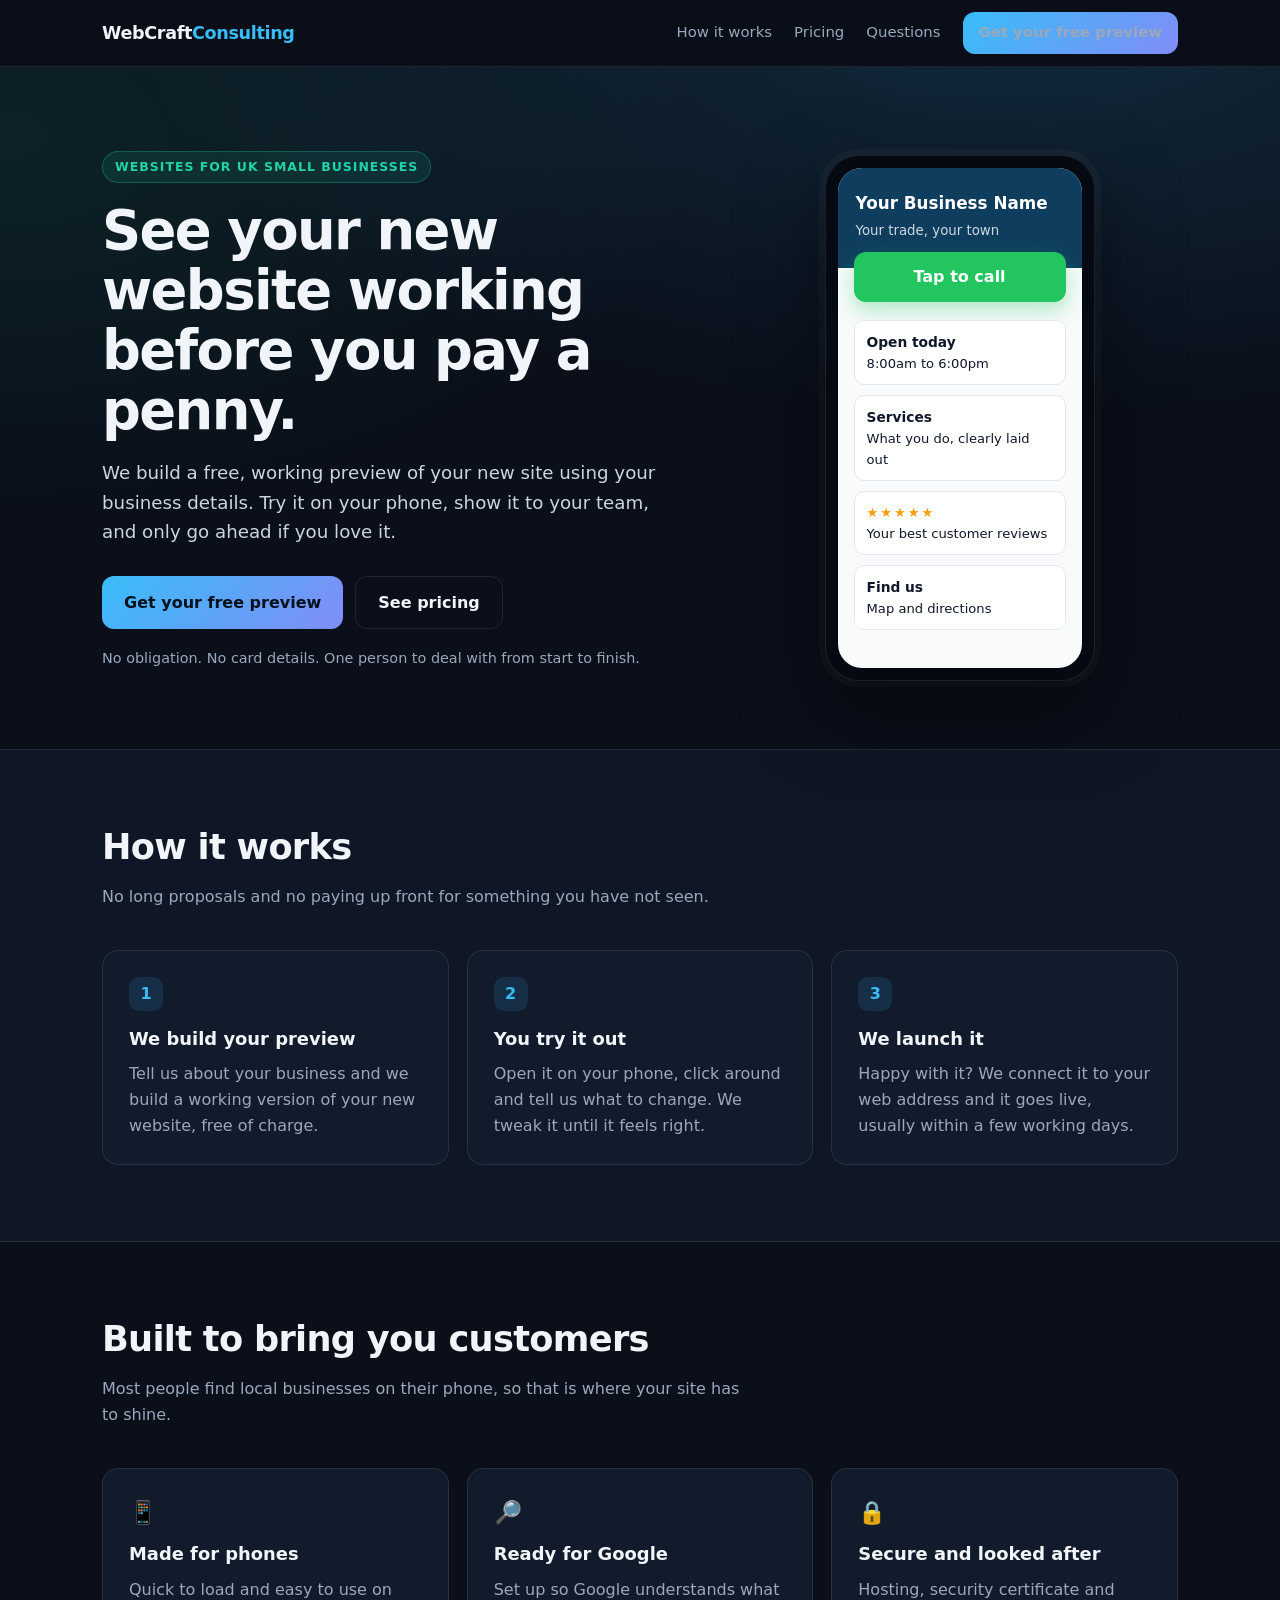
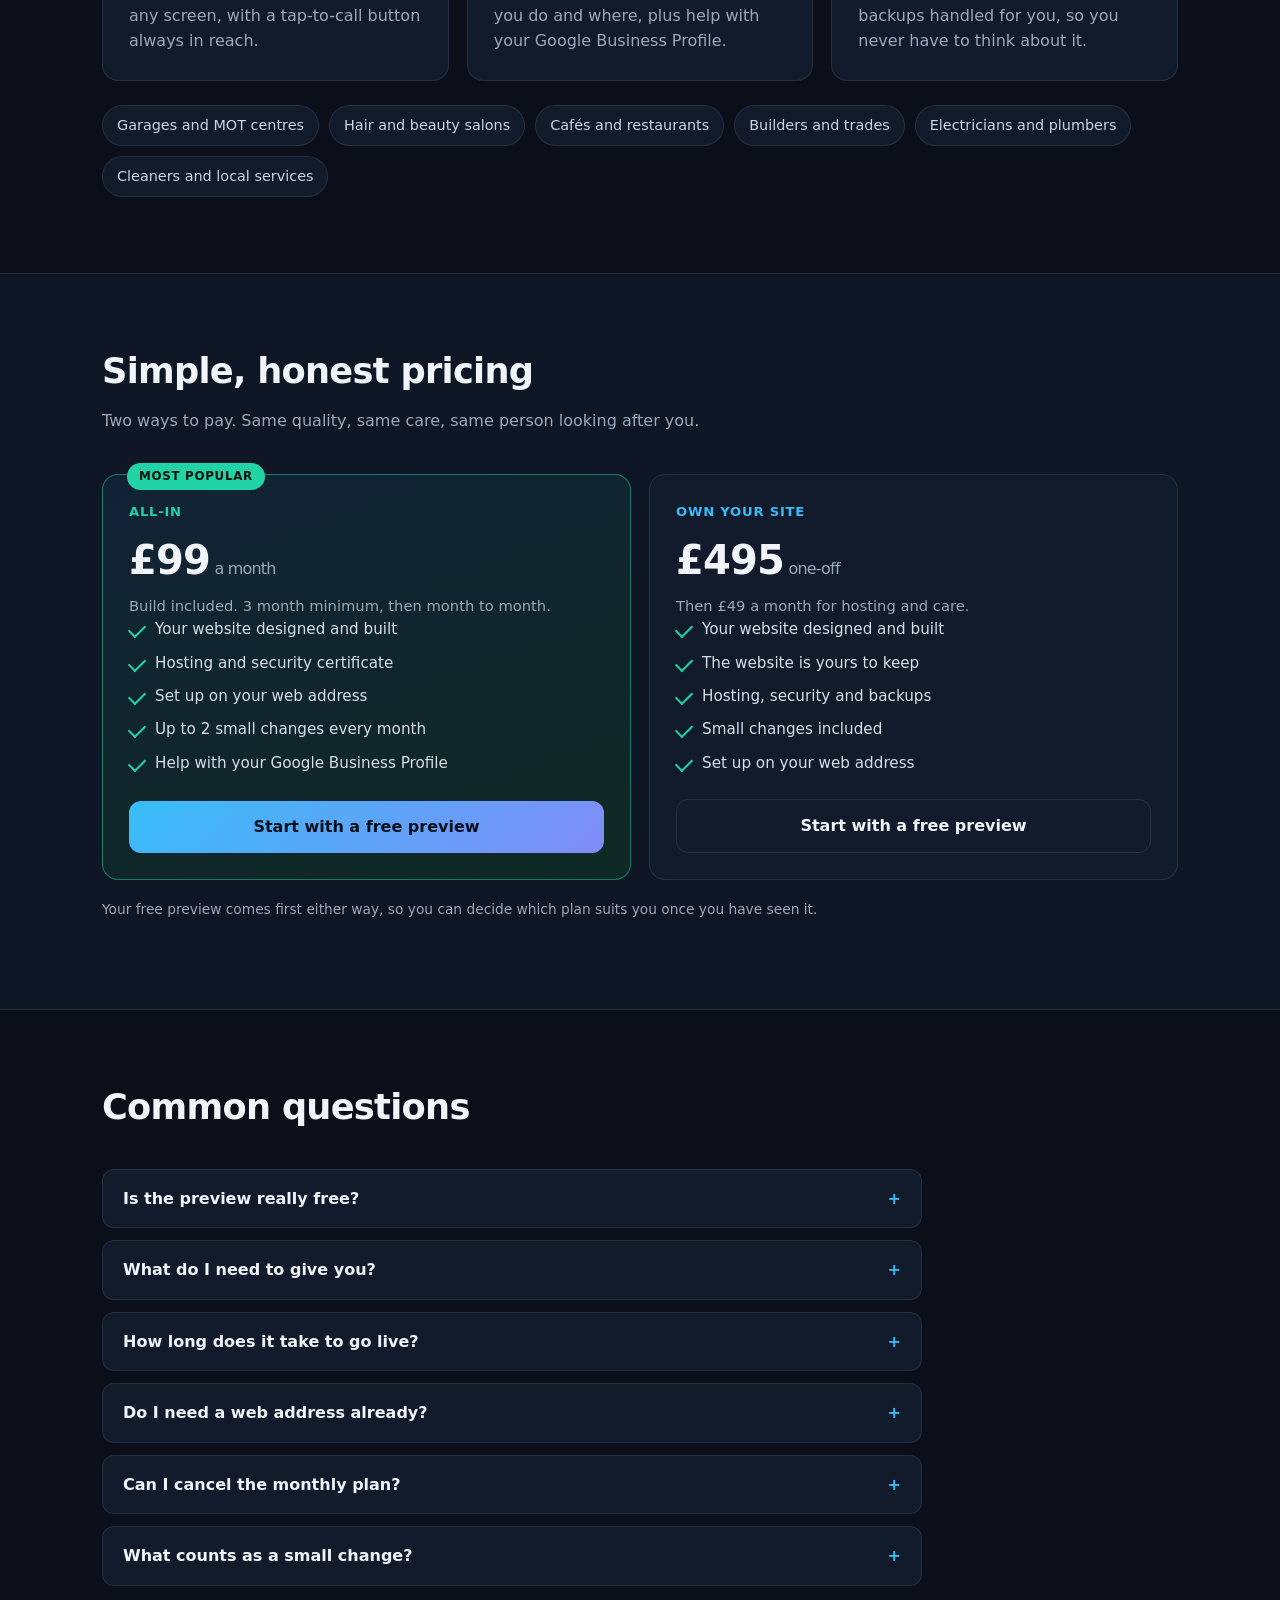
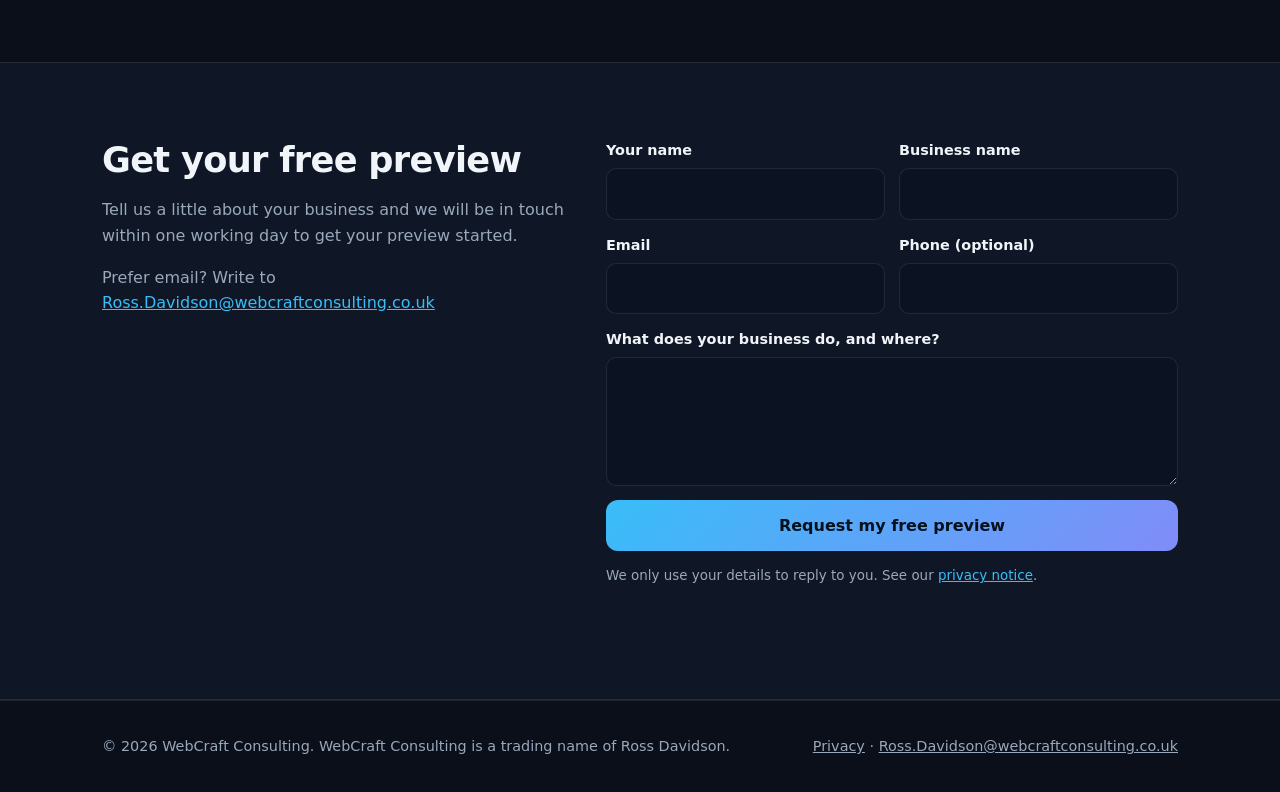
==== commit c257dff6: "Refresh: UK-wide copy, clear pricing (99/mo all-in, 495 + 49/mo), enquiry form, privacy notice; remo" ====
--- a/index.html
+++ b/index.html
@@ -1,12 +1,20 @@
-<!DOCTYPE html>
+<!doctype html>
 <html lang="en-GB">
 <head>
-  <meta charset="utf-8" />
-  <meta name="viewport" content="width=device-width, initial-scale=1" />
-  <title>WebCraft Consulting | High-Converting Websites & Local SEO for Businesses Nationwide</title>
-  <meta name="description" content="WebCraft Consulting builds sub-second, mobile-first websites engineered for Google Maps, Local SEO, and AI search recommendations for businesses anywhere in the UK and internationally. See a working preview before paying." />
-  <link rel="canonical" href="https://webcraftconsulting.co.uk/" />
-  <script type="application/ld+json">{
+  <meta charset="utf-8">
+  <meta name="viewport" content="width=device-width, initial-scale=1">
+  <title>WebCraft Consulting | Websites for UK small businesses, see yours before you pay</title>
+  <meta name="description" content="Fast, mobile-friendly websites for UK small businesses. We build a free working preview of your new site first, so you can try it on your phone before paying anything. From £99 a month, build included.">
+  <link rel="canonical" href="https://webcraftconsulting.co.uk/">
+  <meta property="og:title" content="WebCraft Consulting | See your new website before you pay">
+  <meta property="og:description" content="Fast, mobile-friendly websites for UK small businesses, with a free working preview first.">
+  <meta property="og:url" content="https://webcraftconsulting.co.uk/">
+  <meta property="og:type" content="website">
+  <meta name="theme-color" content="#0a0f1a">
+  <link rel="icon" href="data:image/svg+xml,%3Csvg xmlns='http://www.w3.org/2000/svg' viewBox='0 0 32 32'%3E%3Crect width='32' height='32' rx='8' fill='%230a0f1a'/%3E%3Cpath d='M7 10l3.5 12L16 12l5.5 10L25 10' fill='none' stroke='%2338bdf8' stroke-width='3' stroke-linecap='round' stroke-linejoin='round'/%3E%3C/svg%3E">
+  <link rel="stylesheet" href="/assets/site.css">
+  <script type="application/ld+json">
+  {
     "@context": "https://schema.org",
     "@graph": [
       {
@@ -14,206 +22,188 @@
         "name": "WebCraft Consulting",
         "url": "https://webcraftconsulting.co.uk/",
         "email": "Ross.Davidson@webcraftconsulting.co.uk",
-        "areaServed": {
-          "@type": "AdministrativeArea",
-          "name": "Worldwide"
-        },
-        "priceRange": "££",
-        "description": "WebCraft Consulting builds sub-second, mobile-first websites engineered for Google Maps, Local SEO, and AI search recommendations for businesses anywhere in the UK and internationally."
+        "areaServed": { "@type": "Country", "name": "United Kingdom" },
+        "description": "Websites for UK small businesses, with a free working preview before you pay.",
+        "makesOffer": [
+          { "@type": "Offer", "name": "All-in website", "price": "99", "priceCurrency": "GBP", "description": "Monthly plan, build included, 3 month minimum." },
+          { "@type": "Offer", "name": "Own your website", "price": "495", "priceCurrency": "GBP", "description": "One-off build, then £49 a month for hosting and care." }
+        ]
       },
       {
         "@type": "FAQPage",
         "mainEntity": [
-          {
-            "@type": "Question",
-            "name": "Does WebCraft Consulting work with businesses outside the UK?",
-            "acceptedAnswer": {
-              "@type": "Answer",
-              "text": "Yes. We work with businesses anywhere in the world. Every site is fully optimised for the local search landscape of wherever your customers are based, whether that is a single town or multiple international markets."
-            }
-          },
-          {
-            "@type": "Question",
-            "name": "How fast can WebCraft Consulting launch a new website?",
-            "acceptedAnswer": {
-              "@type": "Answer",
-              "text": "We build a working custom preview of your business website first so you can test it on your phone before committing. Once approved, live launch takes 48 to 72 hours."
-            }
-          },
-          {
-            "@type": "Question",
-            "name": "Are your websites optimised for Google Maps and AI search engines?",
-            "acceptedAnswer": {
-              "@type": "Answer",
-              "text": "Yes. Every WebCraft build includes clean LocalBusiness and FAQ JSON-LD structured data, sub-second mobile load speeds, and local keyword architecture built for Google and AI answer engines, optimised for the specific area your business operates in."
-            }
-          }
+          { "@type": "Question", "name": "Is the preview really free?", "acceptedAnswer": { "@type": "Answer", "text": "Yes. We build a working preview of your new website at no cost and with no obligation. You only pay if you decide to go ahead." } },
+          { "@type": "Question", "name": "How long does it take to go live?", "acceptedAnswer": { "@type": "Answer", "text": "Once you approve your preview and send any final details, most sites go live within a few working days." } },
+          { "@type": "Question", "name": "Can I cancel the monthly plan?", "acceptedAnswer": { "@type": "Answer", "text": "The £99 a month plan has a 3 month minimum. After that it runs month to month and you can cancel with a month's notice." } }
         ]
       }
     ]
-  }</script>
-  <style>
-    :root { --bg:#090d16; --card:#111827; --border:rgba(255,255,255,0.09); --text:#f8fafc; --muted:#94a3b8; --accent:#38bdf8; --accent2:#818cf8; --accent3:#34d399; }
-    * { box-sizing:border-box; margin:0; padding:0; }
-    body { font-family:-apple-system,BlinkMacSystemFont,"Segoe UI",Roboto,sans-serif; background:var(--bg); color:var(--text); line-height:1.6; }
-    .wrap { max-width:1100px; margin:0 auto; padding:0 24px; }
-    header { border-bottom:1px solid var(--border); padding:20px 0; position:sticky; top:0; background:rgba(9,13,22,0.9); backdrop-filter:blur(12px); z-index:20; }
-    .nav { display:flex; align-items:center; justify-content:space-between; gap:16px; flex-wrap:wrap; }
-    .logo { font-weight:800; font-size:1.15rem; letter-spacing:-0.02em; color:#fff; text-decoration:none; }
-    .logo span { color:var(--accent); }
-
-    /* HERO */
-    .hero-wrap {
-      position:relative;
-      min-height:620px;
-      display:flex;
-      align-items:center;
-      justify-content:center;
-      text-align:center;
-      overflow:hidden;
-    }
-    .hero-bg {
-      position:absolute;
-      inset:0;
-      background-image: url('https://images.unsplash.com/photo-1486325212027-8081e485255e?auto=format&fit=crop&w=1600&q=80');
-      background-size:cover;
-      background-position:center 60%;
-      z-index:0;
-    }
-    .hero-overlay {
-      position:absolute;
-      inset:0;
-      background: linear-gradient(to bottom, rgba(9,13,22,0.65) 0%, rgba(9,13,22,0.95) 100%);
-      z-index:1;
-    }
-    .hero-content {
-      position:relative;
-      z-index:2;
-      padding:100px 24px 80px;
-      max-width:860px;
-      margin:0 auto;
-    }
-    .badge { display:inline-block; padding:6px 14px; border-radius:999px; background:rgba(56,189,248,0.12); border:1px solid rgba(56,189,248,0.3); color:var(--accent); font-size:0.8rem; font-weight:600; letter-spacing:0.04em; text-transform:uppercase; margin-bottom:20px; }
-    h1 { font-size:clamp(2.1rem,4.5vw,3.4rem); line-height:1.12; letter-spacing:-0.03em; max-width:820px; margin:0 auto 20px; }
-    .sub { color:rgba(248,250,252,0.78); font-size:1.12rem; max-width:650px; margin:0 auto 34px; }
-    .ctas { display:flex; gap:14px; justify-content:center; flex-wrap:wrap; }
-    .btn-pri { background:linear-gradient(135deg,var(--accent),var(--accent2)); color:#06101f; font-weight:700; padding:14px 26px; border-radius:12px; text-decoration:none; }
-    .btn-sec { background:rgba(17,24,39,0.7); color:var(--text); border:1px solid var(--border); font-weight:600; padding:14px 26px; border-radius:12px; text-decoration:none; backdrop-filter:blur(6px); }
-
-    /* REST */
-    .content-wrap { padding:0 24px; max-width:1100px; margin:0 auto; }
-    .grid { display:grid; grid-template-columns:repeat(auto-fit,minmax(280px,1fr)); gap:20px; margin:48px 0; }
-    .card { background:var(--card); border:1px solid var(--border); border-radius:16px; padding:26px; }
-    .card h3 { font-size:1.15rem; margin-bottom:10px; color:#fff; }
-    .card p { color:var(--muted); font-size:0.95rem; }
-    .price { font-size:2rem; font-weight:800; color:var(--accent); margin:10px 0; }
-    .card.featured { border-color:rgba(52,211,153,0.45); background:linear-gradient(145deg,#111827,#0d1f1a); position:relative; }
-    .featured-badge { position:absolute; top:-12px; left:50%; transform:translateX(-50%); background:var(--accent3); color:#06101f; font-size:0.72rem; font-weight:800; text-transform:uppercase; letter-spacing:0.06em; padding:4px 14px; border-radius:999px; white-space:nowrap; }
-    .tick-list { list-style:none; margin-top:14px; display:flex; flex-direction:column; gap:8px; }
-    .tick-list li { font-size:0.9rem; color:var(--muted); padding-left:20px; position:relative; }
-    .tick-list li::before { content:"✓"; position:absolute; left:0; color:var(--accent3); font-weight:700; }
-    .addon-note { margin-top:16px; padding:10px 14px; border-radius:10px; background:rgba(129,140,248,0.08); border:1px solid rgba(129,140,248,0.22); color:var(--accent2); font-size:0.82rem; font-weight:600; line-height:1.45; }
-    .value-note { margin-top:14px; padding:10px 14px; border-radius:10px; background:rgba(56,189,248,0.07); border:1px solid rgba(56,189,248,0.2); color:var(--accent); font-size:0.82rem; font-weight:600; line-height:1.45; }
-    section { padding:48px 0; border-top:1px solid var(--border); }
-    h2 { font-size:1.85rem; letter-spacing:-0.02em; margin-bottom:12px; }
-    footer { border-top:1px solid var(--border); padding:36px 0; color:var(--muted); font-size:0.9rem; }
-  </style>
+  }
+  </script>
 </head>
 <body>
-  <header>
+  <a class="skip" href="#main">Skip to content</a>
+
+  <header class="site-header">
     <div class="wrap nav">
-      <a href="" class="logo">WebCraft<span>Consulting</span></a>
-      <div style="display:flex;gap:10px;align-items:center;flex-wrap:wrap;">
-        <a href="mailto:Ross.Davidson@webcraftconsulting.co.uk?subject=Free%20Website%20Preview%20Request" class="btn-pri" style="padding:9px 16px;font-size:0.88rem;">Request Preview</a>
-      </div>
+      <a class="logo" href="/">WebCraft<span>Consulting</span></a>
+      <nav class="nav-links" aria-label="Main">
+        <a href="#how">How it works</a>
+        <a href="#pricing">Pricing</a>
+        <a href="#faq">Questions</a>
+        <a class="btn btn-primary btn-small" href="#contact">Get your free preview</a>
+      </nav>
     </div>
   </header>
 
-  <!-- HERO WITH NIGHTTIME LONDON HIGHRISE SKYLINE -->
-  <div class="hero-wrap">
-    <div class="hero-bg"></div>
-    <div class="hero-overlay"></div>
-    <div class="hero-content">
-      <div class="badge">Web Design, Local SEO &amp; AI Search Optimisation &bull; UK &amp; International</div>
-      <h1>See Your New Website Working Before You Spend a Penny, Anywhere in the World.</h1>
-      <p class="sub">We build ultra-fast, conversion-engineered websites for businesses across the UK and internationally. Each one is structured from day one to win Google Maps clicks, local searches, and AI answer recommendations, optimised for your exact location.</p>
-      <div class="ctas">
-        <a href="mailto:Ross.Davidson@webcraftconsulting.co.uk?subject=Website%20Preview%20for%20My%20Business" class="btn-pri">Get Your Free Working Preview</a>
-        <a href="mailto:Ross.Davidson@webcraftconsulting.co.uk?subject=Website%20Preview%20Enquiry" class="btn-sec">Email Ross.Davidson@webcraftconsulting.co.uk</a>
-      </div>
-    </div>
-  </div>
-
-  <main class="content-wrap">
-    <div class="grid">
-      <div class="card">
-        <h3>1. Custom Preview First</h3>
-        <p>No vague proposals or bloated agency retainers. We build a working demo tailored to your exact trade and location, anywhere in the UK or internationally, so you can test it on your phone before committing.</p>
-      </div>
-      <div class="card">
-        <h3>2. Google &amp; AI Search Ready</h3>
-        <p>Every site ships with clean LocalBusiness &amp; FAQ schema, sub-second load times, and location-level SEO architecture so Google and AI assistants recommend you first, no matter where your customers are searching.</p>
-      </div>
-      <div class="card">
-        <h3>3. Built to Turn Clicks into Calls</h3>
-        <p>One-tap mobile calling, clear service menus, trust signals, and direct enquiry capture. Zero third-party directory commission fees, wherever you are based.</p>
-      </div>
-    </div>
-
-    <section id="pricing">
-      <h2>Simple, Transparent Packages</h2>
-      <p style="color:var(--muted);margin-bottom:8px;">Own your brand online with no bloated WordPress plugins or hidden hosting surprises.</p>
-      <div class="grid">
-
-        <!-- Tier 1: £495 one-off — LEFT -->
-        <div class="card">
-          <div style="color:var(--accent);font-weight:700;font-size:0.8rem;text-transform:uppercase;letter-spacing:0.05em;">Launch Build</div>
-          <h3>Bespoke Local Business Site</h3>
-          <div class="price">&pound;495 <span style="font-size:0.9rem;color:var(--muted);font-weight:500;">one-off</span></div>
-          <p>Custom mobile-first design, copywriting, tap-to-call conversion layout, LocalBusiness JSON-LD schema, SSL security, and full domain launch within 72 hours.</p>
-          <div class="value-note">
-            Pair with the &pound;49/mo Growth add-on for unlimited updates. Total: &pound;495 + &pound;49/mo, better value than the all-inclusive monthly plan alone.
-          </div>
-        </div>
-
-        <!-- Tier 2: £99/mo — CENTRE (featured) -->
-        <div class="card featured">
-          <div class="featured-badge">Most Popular</div>
-          <div style="color:var(--accent3);font-weight:700;font-size:0.8rem;text-transform:uppercase;letter-spacing:0.05em;">All-Inclusive</div>
-          <h3>Everything, Fully Managed</h3>
-          <div class="price" style="color:var(--accent3);">&pound;99<span style="font-size:0.9rem;color:var(--muted);font-weight:500;">/mo</span></div>
-          <p>One flat monthly fee covers everything: hosting, support, SEO, schema, and hands-on design revisions. Nothing extra, ever.</p>
-          <ul class="tick-list">
-            <li>2 design or content revisions per month</li>
-            <li>Google Business Profile management</li>
-            <li>AI &amp; local search schema upkeep</li>
-            <li>Performance &amp; uptime monitoring</li>
-            <li>Priority support</li>
-            <li>No setup cost when bundled at sign-up</li>
-          </ul>
-          <p style="margin-top:14px;font-size:0.82rem;color:var(--muted);">Need unlimited updates? Add the &pound;49/mo Growth plan after any build purchase instead.</p>
-        </div>
-
-        <!-- Tier 3: £49/mo — RIGHT -->
-        <div class="card">
-          <div style="color:var(--accent2);font-weight:700;font-size:0.8rem;text-transform:uppercase;letter-spacing:0.05em;">Growth &amp; Local SEO</div>
-          <h3>Managed Care &amp; Search Visibility</h3>
-          <div class="price" style="color:var(--accent2);">&pound;49<span style="font-size:0.9rem;color:var(--muted);font-weight:500;">/mo</span></div>
-          <p>Unlimited content and offer updates, Google Business Profile and local keyword tracking, AI search schema maintenance, and priority support.</p>
-          <div class="addon-note">
-            Add-on for existing build customers only. Available after purchase of the &pound;495 Launch Build or the &pound;99 All-Inclusive package. Replaces the 2-revision limit with truly unlimited updates.
-          </div>
-        </div>
-
+  <main id="main">
+    <section class="hero">
+      <div class="wrap hero-grid">
+        <div>
+          <span class="eyebrow">Websites for UK small businesses</span>
+          <h1>See your new website working before you pay a penny.</h1>
+          <p class="lead">We build a free, working preview of your new site using your business details. Try it on your phone, show it to your team, and only go ahead if you love it.</p>
+          <div class="ctas">
+            <a class="btn btn-primary" href="#contact">Get your free preview</a>
+            <a class="btn btn-ghost" href="#pricing">See pricing</a>
+          </div>
+          <p class="reassure">No obligation. No card details. One person to deal with from start to finish.</p>
+        </div>
+        <div aria-hidden="true">
+          <div class="phone">
+            <div class="screen">
+              <div class="screen-top"><b>Your Business Name</b><small>Your trade, your town</small></div>
+              <div class="screen-call">Tap to call</div>
+              <div class="screen-body">
+                <div class="screen-row"><b>Open today</b>8:00am to 6:00pm</div>
+                <div class="screen-row"><b>Services</b>What you do, clearly laid out</div>
+                <div class="screen-row"><span class="stars">★★★★★</span><br>Your best customer reviews</div>
+                <div class="screen-row"><b>Find us</b>Map and directions</div>
+              </div>
+            </div>
+          </div>
+        </div>
+      </div>
+    </section>
+
+    <section id="how" class="section-alt">
+      <div class="wrap">
+        <div class="section-head">
+          <h2>How it works</h2>
+          <p class="muted">No long proposals and no paying up front for something you have not seen.</p>
+        </div>
+        <div class="grid-3">
+          <div class="card"><div class="step-num">1</div><h3>We build your preview</h3><p>Tell us about your business and we build a working version of your new website, free of charge.</p></div>
+          <div class="card"><div class="step-num">2</div><h3>You try it out</h3><p>Open it on your phone, click around and tell us what to change. We tweak it until it feels right.</p></div>
+          <div class="card"><div class="step-num">3</div><h3>We launch it</h3><p>Happy with it? We connect it to your web address and it goes live, usually within a few working days.</p></div>
+        </div>
+      </div>
+    </section>
+
+    <section>
+      <div class="wrap">
+        <div class="section-head">
+          <h2>Built to bring you customers</h2>
+          <p class="muted">Most people find local businesses on their phone, so that is where your site has to shine.</p>
+        </div>
+        <div class="grid-3">
+          <div class="card"><div class="feature-icon">📱</div><h3>Made for phones</h3><p>Quick to load and easy to use on any screen, with a tap-to-call button always in reach.</p></div>
+          <div class="card"><div class="feature-icon">🔎</div><h3>Ready for Google</h3><p>Set up so Google understands what you do and where, plus help with your Google Business Profile.</p></div>
+          <div class="card"><div class="feature-icon">🔒</div><h3>Secure and looked after</h3><p>Hosting, security certificate and backups handled for you, so you never have to think about it.</p></div>
+        </div>
+        <div class="trades" aria-label="Who we build for">
+          <span>Garages and MOT centres</span><span>Hair and beauty salons</span><span>Cafés and restaurants</span>
+          <span>Builders and trades</span><span>Electricians and plumbers</span><span>Cleaners and local services</span>
+        </div>
+      </div>
+    </section>
+
+    <section id="pricing" class="section-alt">
+      <div class="wrap">
+        <div class="section-head">
+          <h2>Simple, honest pricing</h2>
+          <p class="muted">Two ways to pay. Same quality, same care, same person looking after you.</p>
+        </div>
+        <div class="grid-2">
+          <div class="card price-card featured">
+            <span class="tag">Most popular</span>
+            <div class="plan-name">All-in</div>
+            <div class="price">£99<small> a month</small></div>
+            <p class="price-note">Build included. 3 month minimum, then month to month.</p>
+            <ul class="ticks">
+              <li>Your website designed and built</li>
+              <li>Hosting and security certificate</li>
+              <li>Set up on your web address</li>
+              <li>Up to 2 small changes every month</li>
+              <li>Help with your Google Business Profile</li>
+            </ul>
+            <a class="btn btn-primary" href="#contact">Start with a free preview</a>
+          </div>
+          <div class="card price-card">
+            <div class="plan-name">Own your site</div>
+            <div class="price">£495<small> one-off</small></div>
+            <p class="price-note">Then £49 a month for hosting and care.</p>
+            <ul class="ticks">
+              <li>Your website designed and built</li>
+              <li>The website is yours to keep</li>
+              <li>Hosting, security and backups</li>
+              <li>Small changes included</li>
+              <li>Set up on your web address</li>
+            </ul>
+            <a class="btn btn-ghost" href="#contact">Start with a free preview</a>
+          </div>
+        </div>
+        <p class="small-print">Your free preview comes first either way, so you can decide which plan suits you once you have seen it.</p>
+      </div>
+    </section>
+
+    <section id="faq">
+      <div class="wrap">
+        <div class="section-head"><h2>Common questions</h2></div>
+        <div class="faq">
+          <details><summary>Is the preview really free?</summary><p>Yes. We build a working preview of your new website at no cost and with no obligation. You only pay if you decide to go ahead.</p></details>
+          <details><summary>What do I need to give you?</summary><p>Your business name, what you do, where you work and how customers reach you. Photos and reviews help, but we can start without them and add them later.</p></details>
+          <details><summary>How long does it take to go live?</summary><p>Once you approve your preview and send any final details, most sites go live within a few working days.</p></details>
+          <details><summary>Do I need a web address already?</summary><p>No. If you have one, we use it. If not, we will help you choose and set one up.</p></details>
+          <details><summary>Can I cancel the monthly plan?</summary><p>The £99 a month plan has a 3 month minimum. After that it runs month to month and you can cancel with a month's notice.</p></details>
+          <details><summary>What counts as a small change?</summary><p>Things like new opening hours, prices, photos, a new service or a seasonal offer. Bigger additions, such as new pages, are quoted up front.</p></details>
+        </div>
+      </div>
+    </section>
+
+    <section id="contact" class="section-alt">
+      <div class="wrap contact-grid">
+        <div>
+          <h2>Get your free preview</h2>
+          <p class="muted">Tell us a little about your business and we will be in touch within one working day to get your preview started.</p>
+          <p class="muted">Prefer email? Write to <a href="mailto:Ross.Davidson@webcraftconsulting.co.uk">Ross.Davidson@webcraftconsulting.co.uk</a></p>
+        </div>
+        <form id="enquiry" class="enquiry" data-email="Ross.Davidson@webcraftconsulting.co.uk" data-endpoint="" novalidate>
+          <div class="row-2">
+            <div class="field"><label for="f-name">Your name</label><input id="f-name" name="name" autocomplete="name" required></div>
+            <div class="field"><label for="f-business">Business name</label><input id="f-business" name="business" autocomplete="organization" required></div>
+          </div>
+          <div class="row-2">
+            <div class="field"><label for="f-email">Email</label><input id="f-email" name="email" type="email" autocomplete="email" required></div>
+            <div class="field"><label for="f-phone">Phone (optional)</label><input id="f-phone" name="phone" type="tel" autocomplete="tel"></div>
+          </div>
+          <div class="field"><label for="f-message">What does your business do, and where?</label><textarea id="f-message" name="message" rows="4"></textarea></div>
+          <div class="hp" aria-hidden="true"><label>Leave this empty<input name="website" tabindex="-1" autocomplete="off"></label></div>
+          <button class="btn btn-primary" type="submit">Request my free preview</button>
+          <p class="form-note">We only use your details to reply to you. See our <a href="/privacy/">privacy notice</a>.</p>
+          <p id="form-status" class="form-status" role="status" aria-live="polite"></p>
+        </form>
       </div>
     </section>
   </main>
 
   <footer>
-    <div class="wrap" style="display:flex;justify-content:space-between;flex-wrap:wrap;gap:16px;">
-      <div>&copy; 2025 WebCraft Consulting (webcraftconsulting.co.uk). All rights reserved.</div>
-      <div>Enquiries: <a href="mailto:Ross.Davidson@webcraftconsulting.co.uk" style="color:var(--accent);">Ross.Davidson@webcraftconsulting.co.uk</a></div>
+    <div class="wrap foot">
+      <div>© 2026 WebCraft Consulting. WebCraft Consulting is a trading name of Ross Davidson.</div>
+      <div><a href="/privacy/">Privacy</a> · <a href="mailto:Ross.Davidson@webcraftconsulting.co.uk">Ross.Davidson@webcraftconsulting.co.uk</a></div>
     </div>
   </footer>
+
+  <script src="/assets/form.js" defer></script>
 </body>
 </html>
--- a/assets/site.css
+++ b/assets/site.css
@@ -0,0 +1,135 @@
+:root {
+  --bg: #0a0f1a;
+  --bg2: #0f1726;
+  --card: #121b2c;
+  --line: rgba(255, 255, 255, 0.09);
+  --text: #f1f5f9;
+  --muted: #9aa8bb;
+  --accent: #38bdf8;
+  --accent2: #22d3a6;
+  --radius: 16px;
+  --wrap: 1120px;
+  --font: system-ui, -apple-system, "Segoe UI", Roboto, "Helvetica Neue", Arial, sans-serif;
+}
+
+* { box-sizing: border-box; }
+html { scroll-behavior: smooth; }
+body { margin: 0; font-family: var(--font); background: var(--bg); color: var(--text); line-height: 1.6; -webkit-font-smoothing: antialiased; }
+a { color: var(--accent); }
+img { max-width: 100%; }
+.wrap { max-width: var(--wrap); margin: 0 auto; padding: 0 22px; }
+.muted { color: var(--muted); }
+.skip { position: absolute; left: -999px; }
+.skip:focus { left: 12px; top: 12px; background: #fff; color: #000; padding: 8px 12px; z-index: 100; }
+
+/* header */
+.site-header { position: sticky; top: 0; z-index: 50; background: rgba(10, 15, 26, 0.85); backdrop-filter: blur(12px); border-bottom: 1px solid var(--line); }
+.nav { display: flex; align-items: center; justify-content: space-between; height: 66px; gap: 16px; }
+.logo { font-weight: 800; font-size: 1.1rem; letter-spacing: -0.02em; color: var(--text); text-decoration: none; }
+.logo span { color: var(--accent); }
+.nav-links { display: flex; gap: 22px; align-items: center; }
+.nav-links a { color: var(--muted); text-decoration: none; font-size: 0.93rem; }
+.nav-links a:hover { color: var(--text); }
+.btn { display: inline-flex; align-items: center; justify-content: center; gap: 8px; padding: 13px 22px; border-radius: 12px; font-weight: 700; text-decoration: none; border: 0; cursor: pointer; font: inherit; font-weight: 700; }
+.btn-primary { background: linear-gradient(135deg, var(--accent), #818cf8); color: #04101c; }
+.btn-primary:hover { filter: brightness(1.08); }
+.btn-ghost { background: transparent; color: var(--text); border: 1px solid var(--line); }
+.btn-small { padding: 9px 16px; font-size: 0.9rem; }
+
+/* hero */
+.hero { padding: 84px 0 64px; background: radial-gradient(900px 420px at 80% -10%, rgba(56, 189, 248, 0.16), transparent), radial-gradient(700px 380px at 0% 10%, rgba(34, 211, 166, 0.10), transparent); }
+.hero-grid { display: grid; grid-template-columns: 1.15fr 0.85fr; gap: 48px; align-items: center; }
+.eyebrow { display: inline-block; font-size: 0.78rem; font-weight: 700; letter-spacing: 0.08em; text-transform: uppercase; color: var(--accent2); background: rgba(34, 211, 166, 0.1); border: 1px solid rgba(34, 211, 166, 0.28); padding: 5px 12px; border-radius: 99px; margin-bottom: 18px; }
+h1 { font-size: clamp(2.1rem, 4.6vw, 3.4rem); line-height: 1.1; letter-spacing: -0.03em; margin: 0 0 18px; }
+.lead { font-size: 1.14rem; color: #cbd5e1; max-width: 560px; margin: 0 0 30px; }
+.ctas { display: flex; flex-wrap: wrap; gap: 12px; }
+.reassure { margin-top: 18px; font-size: 0.9rem; color: var(--muted); }
+
+/* phone mock */
+.phone { width: 270px; margin: 0 auto; border-radius: 34px; padding: 12px; background: #050912; border: 1px solid var(--line); box-shadow: 0 30px 80px rgba(0, 0, 0, 0.5), 0 0 0 6px rgba(255, 255, 255, 0.03); }
+.screen { border-radius: 24px; overflow: hidden; background: #f8fafc; color: #0f172a; height: 500px; display: flex; flex-direction: column; }
+.screen-top { background: #0f3d5e; color: #fff; padding: 22px 18px 26px; }
+.screen-top b { display: block; font-size: 1.05rem; }
+.screen-top small { opacity: 0.8; }
+.screen-call { margin: -16px 16px 0; background: #22c55e; color: #fff; text-align: center; font-weight: 800; padding: 12px; border-radius: 12px; box-shadow: 0 8px 20px rgba(34, 197, 94, 0.35); }
+.screen-body { padding: 18px 16px; display: grid; gap: 10px; }
+.screen-row { background: #fff; border: 1px solid #e2e8f0; border-radius: 10px; padding: 10px 12px; font-size: 0.82rem; }
+.screen-row b { display: block; font-size: 0.86rem; }
+.stars { color: #f59e0b; letter-spacing: 2px; }
+
+/* sections */
+section { padding: 76px 0; }
+.section-alt { background: var(--bg2); border-top: 1px solid var(--line); border-bottom: 1px solid var(--line); }
+.section-head { max-width: 640px; margin-bottom: 40px; }
+h2 { font-size: clamp(1.6rem, 3vw, 2.2rem); letter-spacing: -0.02em; line-height: 1.2; margin: 0 0 12px; }
+h3 { margin: 0 0 8px; font-size: 1.12rem; }
+.grid-3 { display: grid; grid-template-columns: repeat(3, 1fr); gap: 18px; }
+.grid-2 { display: grid; grid-template-columns: repeat(2, 1fr); gap: 18px; }
+.card { background: var(--card); border: 1px solid var(--line); border-radius: var(--radius); padding: 26px; }
+.card p { margin: 0; color: var(--muted); }
+.step-num { width: 34px; height: 34px; border-radius: 10px; display: grid; place-items: center; font-weight: 800; background: rgba(56, 189, 248, 0.12); color: var(--accent); margin-bottom: 14px; }
+.feature-icon { font-size: 1.4rem; margin-bottom: 10px; }
+.trades { display: flex; flex-wrap: wrap; gap: 10px; margin-top: 24px; }
+.trades span { padding: 8px 14px; border-radius: 99px; background: var(--card); border: 1px solid var(--line); color: #cbd5e1; font-size: 0.9rem; }
+
+/* pricing */
+.price-card { display: flex; flex-direction: column; }
+.price-card.featured { border-color: rgba(34, 211, 166, 0.5); background: linear-gradient(160deg, #122236, #0f2a24); position: relative; }
+.tag { position: absolute; top: -12px; left: 24px; background: var(--accent2); color: #04140f; font-size: 0.74rem; font-weight: 800; letter-spacing: 0.06em; text-transform: uppercase; padding: 4px 12px; border-radius: 99px; }
+.plan-name { font-size: 0.82rem; font-weight: 700; letter-spacing: 0.06em; text-transform: uppercase; color: var(--accent); }
+.featured .plan-name { color: var(--accent2); }
+.price { font-size: 2.5rem; font-weight: 800; letter-spacing: -0.02em; margin: 6px 0 2px; }
+.price small { font-size: 1rem; color: var(--muted); font-weight: 500; }
+.price-note { color: var(--muted); font-size: 0.92rem; margin: 0 0 18px; }
+.ticks { list-style: none; padding: 0; margin: 0 0 24px; display: grid; gap: 9px; }
+.ticks li { padding-left: 26px; position: relative; color: #d6dee9; font-size: 0.95rem; }
+.ticks li::before { content: ""; position: absolute; left: 0; top: 7px; width: 14px; height: 8px; border-left: 2.5px solid var(--accent2); border-bottom: 2.5px solid var(--accent2); transform: rotate(-45deg); }
+.price-card .btn { margin-top: auto; }
+.small-print { margin-top: 18px; font-size: 0.86rem; color: var(--muted); }
+
+/* faq */
+.faq { display: grid; gap: 12px; max-width: 820px; }
+details { background: var(--card); border: 1px solid var(--line); border-radius: 12px; padding: 16px 20px; }
+summary { cursor: pointer; font-weight: 650; list-style: none; display: flex; justify-content: space-between; gap: 16px; }
+summary::-webkit-details-marker { display: none; }
+summary::after { content: "+"; color: var(--accent); font-weight: 800; }
+details[open] summary::after { content: "\2212"; }
+details p { margin: 12px 0 0; color: var(--muted); }
+
+/* contact */
+.contact-grid { display: grid; grid-template-columns: 0.9fr 1.1fr; gap: 36px; align-items: start; }
+form.enquiry { display: grid; gap: 14px; }
+.field { display: grid; gap: 6px; }
+.field label { font-size: 0.9rem; font-weight: 600; }
+.field input, .field textarea { width: 100%; padding: 12px 14px; border-radius: 10px; border: 1px solid var(--line); background: #0b1322; color: var(--text); font: inherit; }
+.field input:focus, .field textarea:focus { outline: 2px solid rgba(56, 189, 248, 0.5); border-color: transparent; }
+.row-2 { display: grid; grid-template-columns: 1fr 1fr; gap: 14px; }
+.form-note { font-size: 0.84rem; color: var(--muted); margin: 0; }
+.form-status { font-weight: 600; min-height: 1.4em; margin: 0; }
+.form-status.ok { color: var(--accent2); }
+.form-status.err { color: #f87171; }
+.hp { position: absolute; left: -9999px; }
+
+/* footer */
+footer { border-top: 1px solid var(--line); padding: 34px 0; color: var(--muted); font-size: 0.9rem; }
+.foot { display: flex; justify-content: space-between; gap: 18px; flex-wrap: wrap; }
+.foot a { color: var(--muted); }
+
+/* legal pages */
+.legal { max-width: 760px; padding: 56px 0 80px; }
+.legal h1 { font-size: 2.2rem; }
+.legal h2 { font-size: 1.3rem; margin-top: 34px; }
+.legal p, .legal li { color: #cbd5e1; }
+
+@media (max-width: 900px) {
+  .hero-grid, .contact-grid { grid-template-columns: 1fr; }
+  .grid-3, .grid-2 { grid-template-columns: 1fr; }
+  .nav-links a:not(.btn) { display: none; }
+  .phone { width: 240px; }
+  .screen { height: 440px; }
+  section { padding: 60px 0; }
+}
+@media (max-width: 520px) {
+  .row-2 { grid-template-columns: 1fr; }
+  .hero { padding-top: 56px; }
+}
